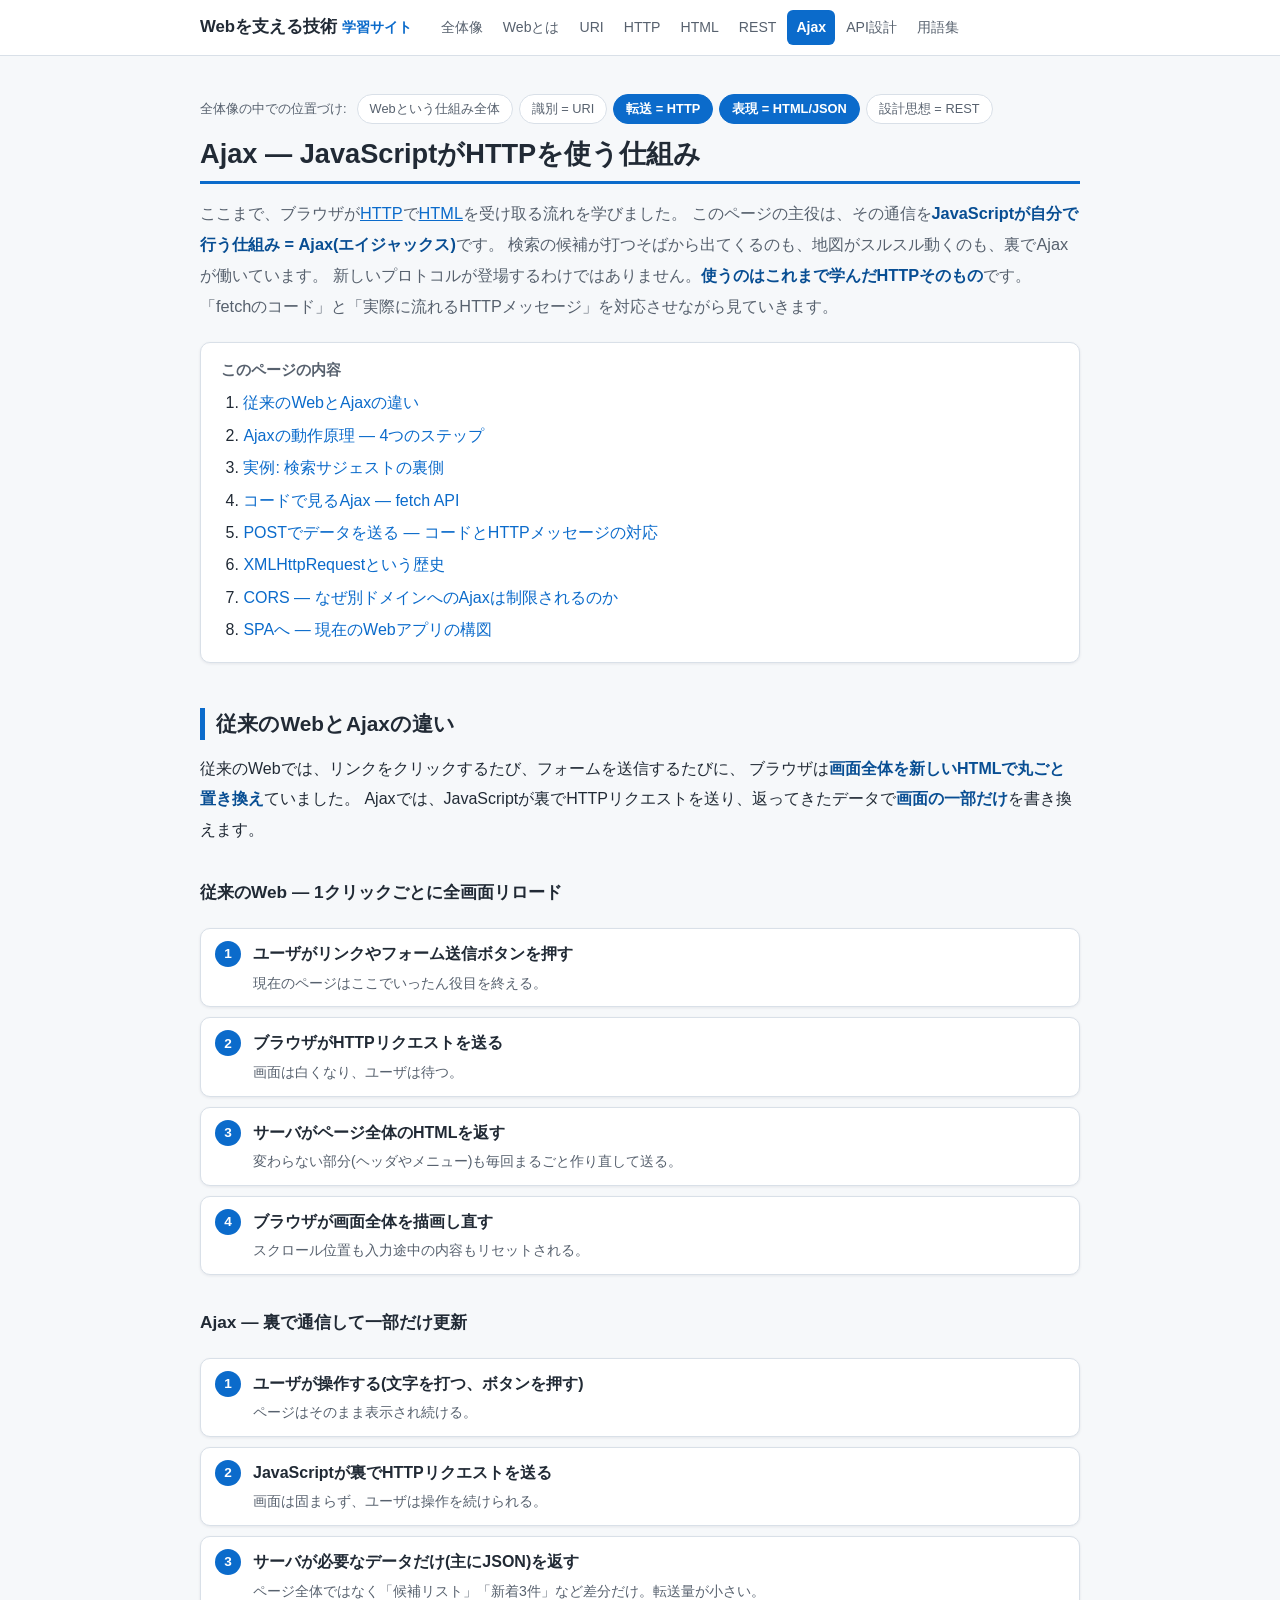
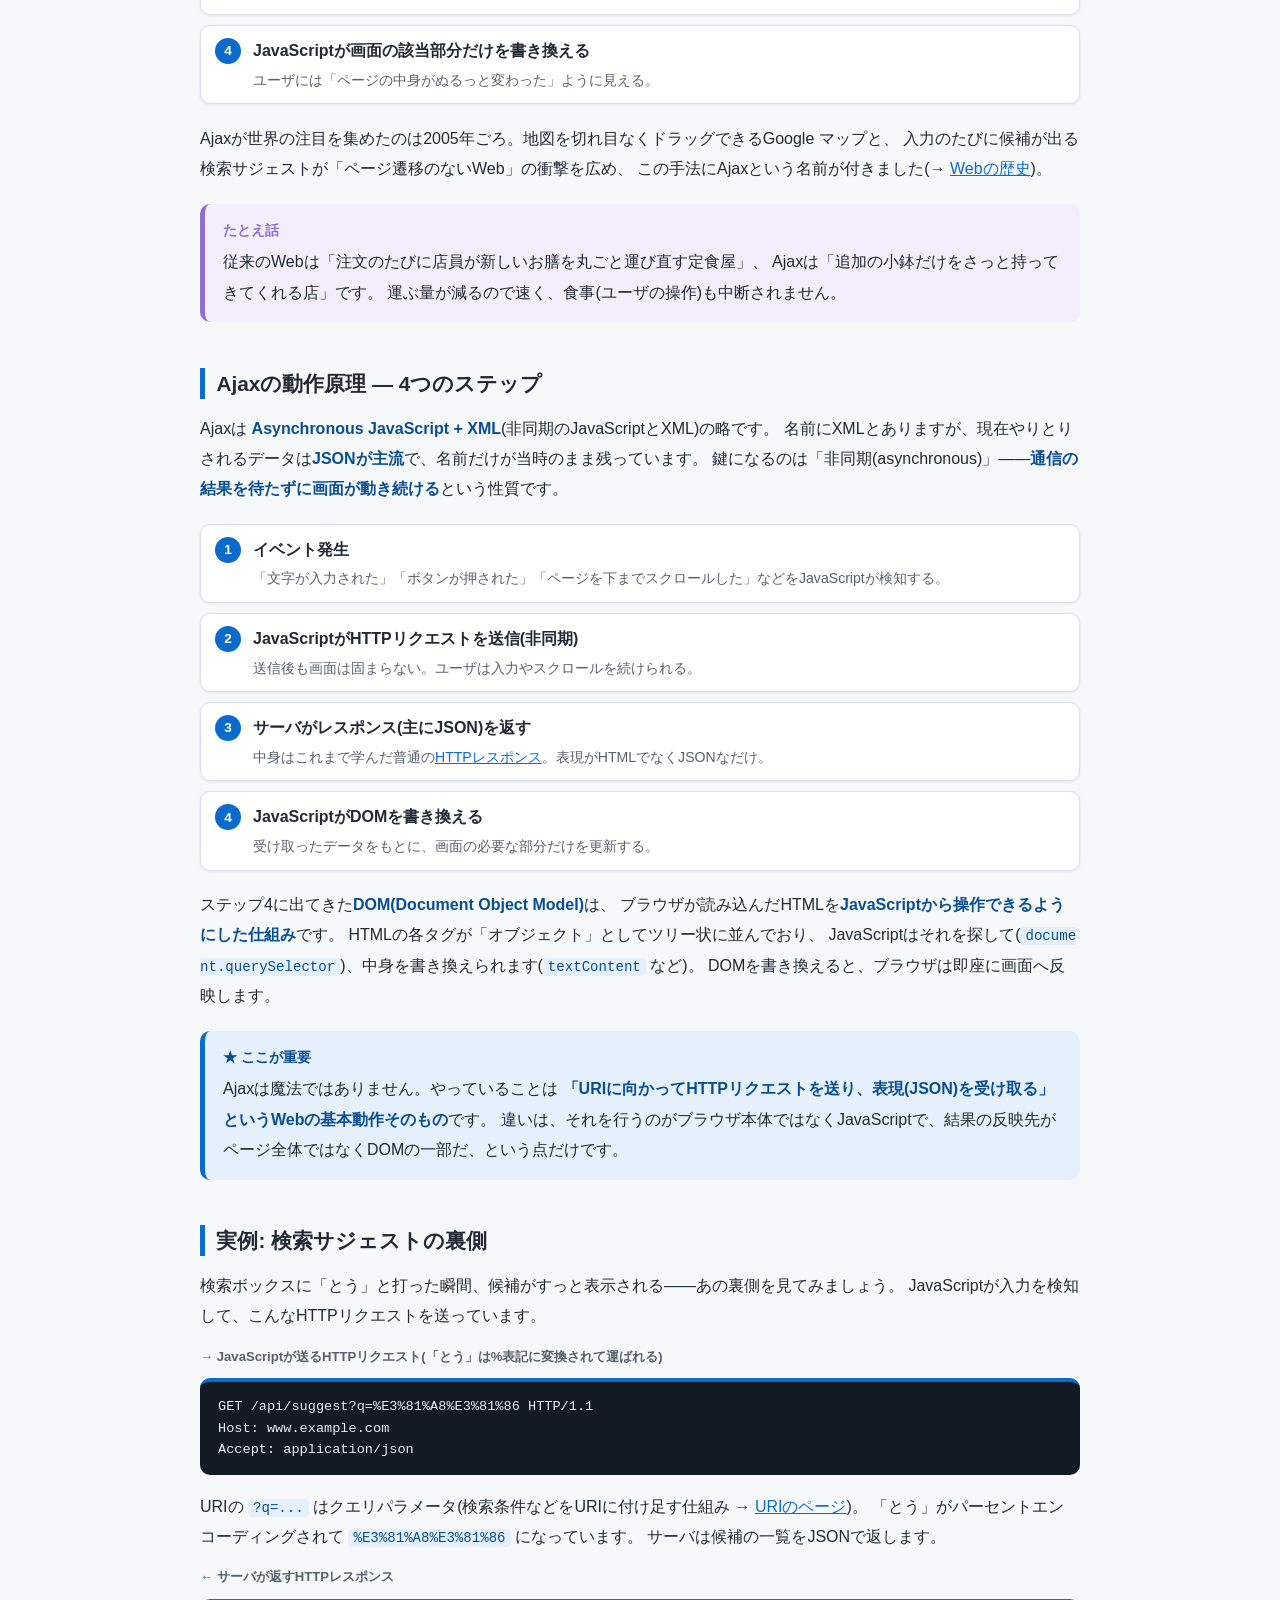
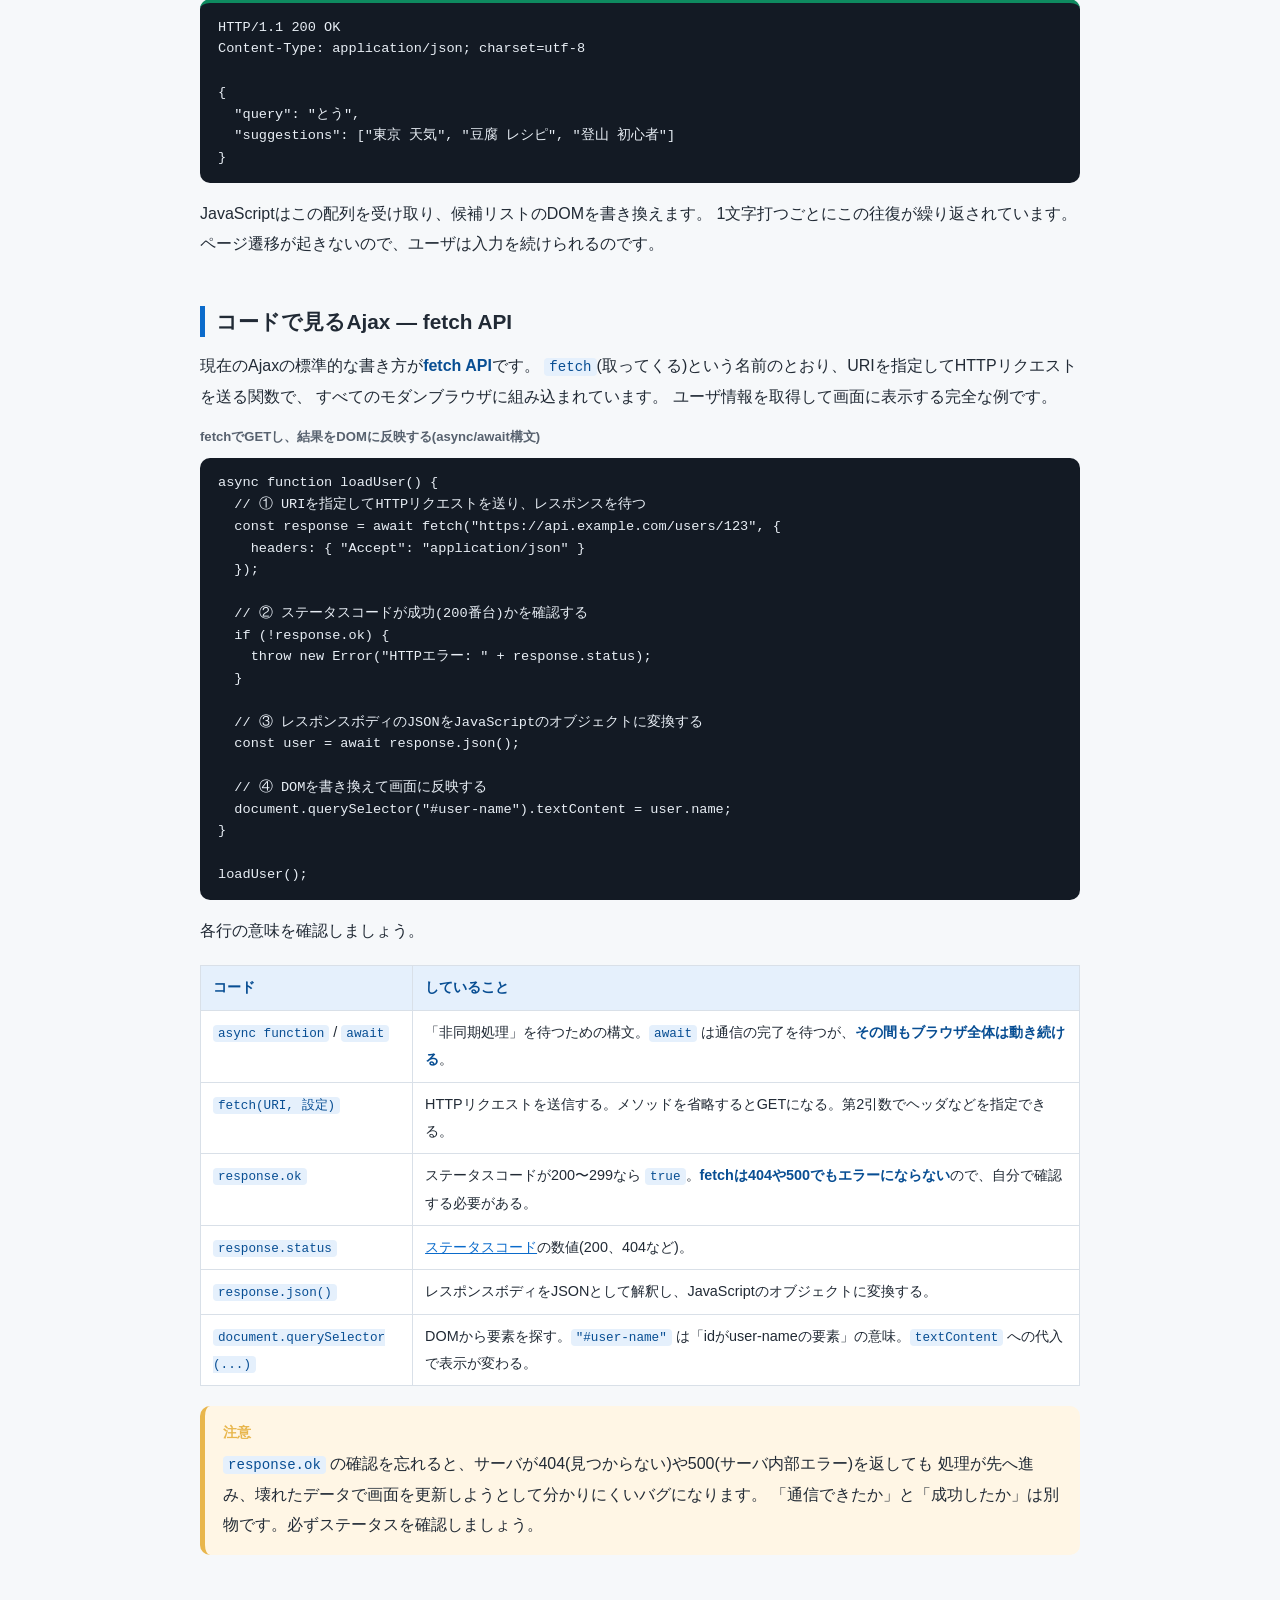
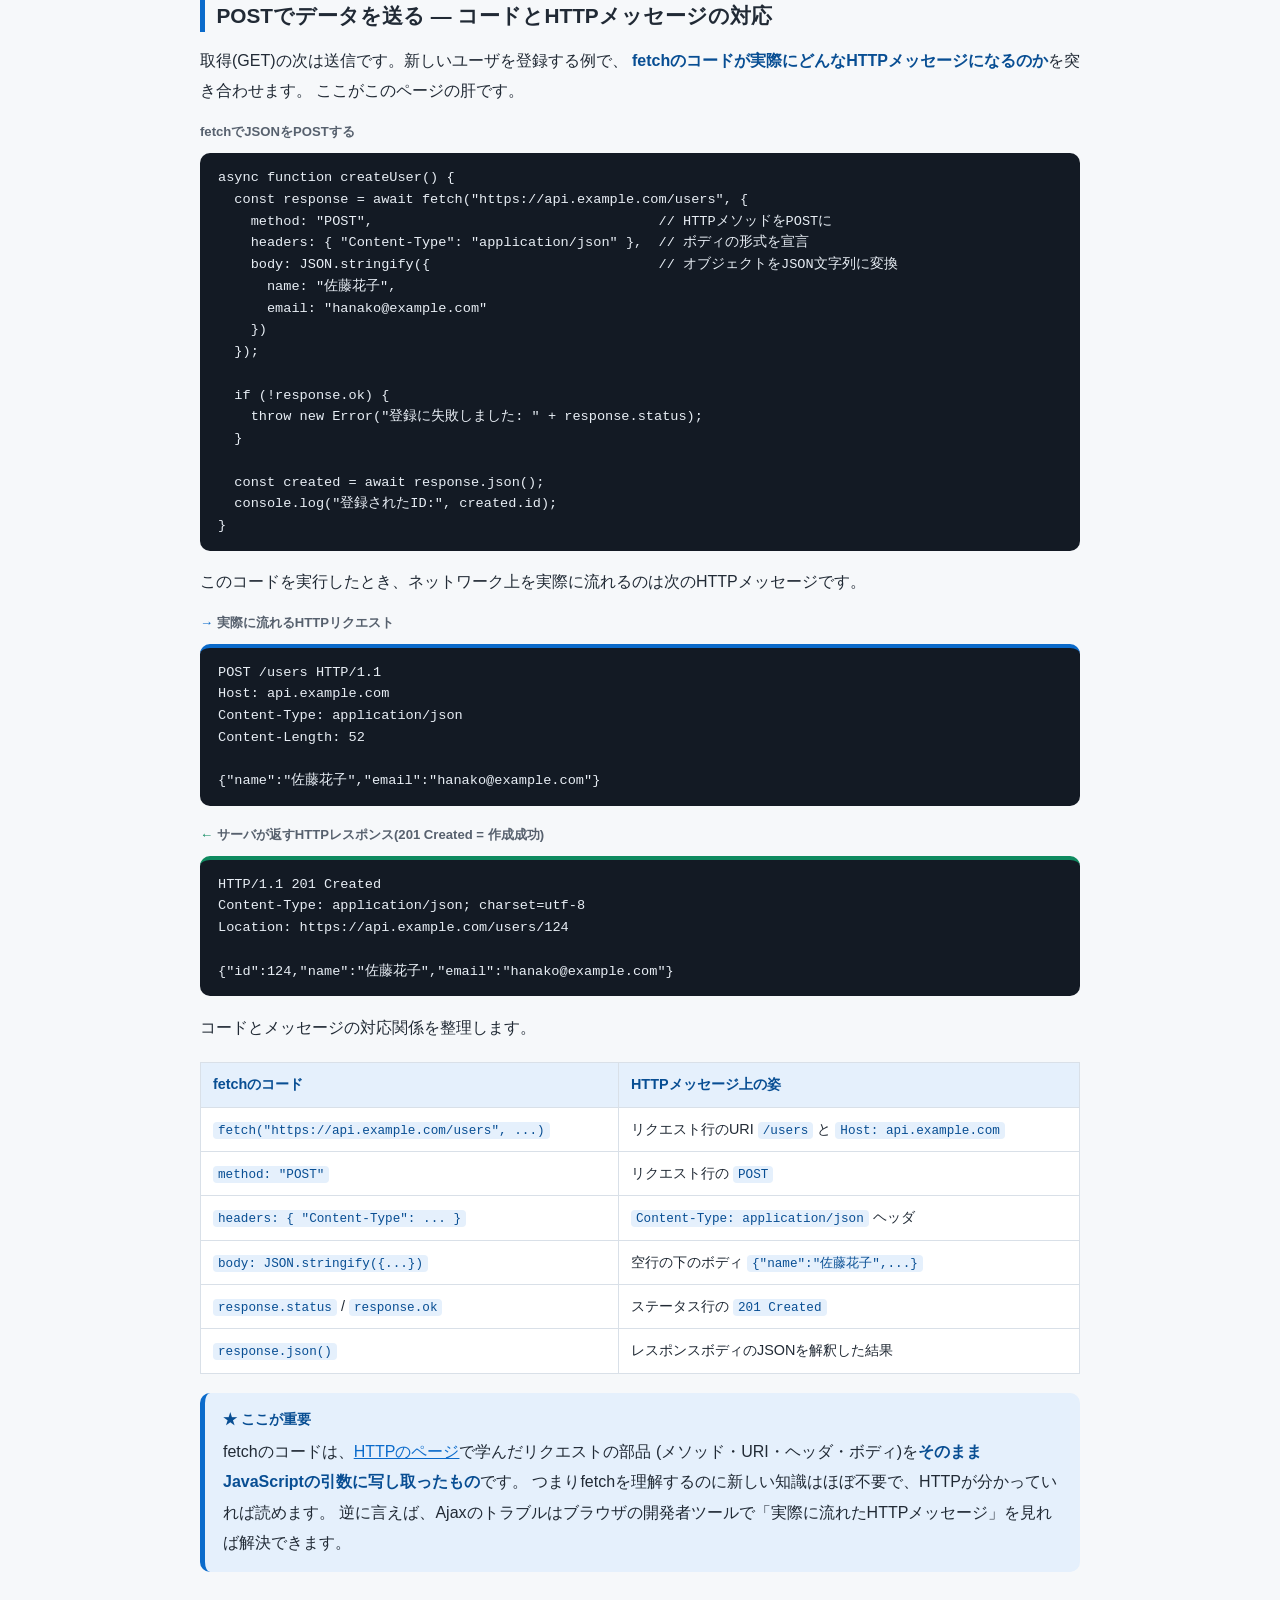
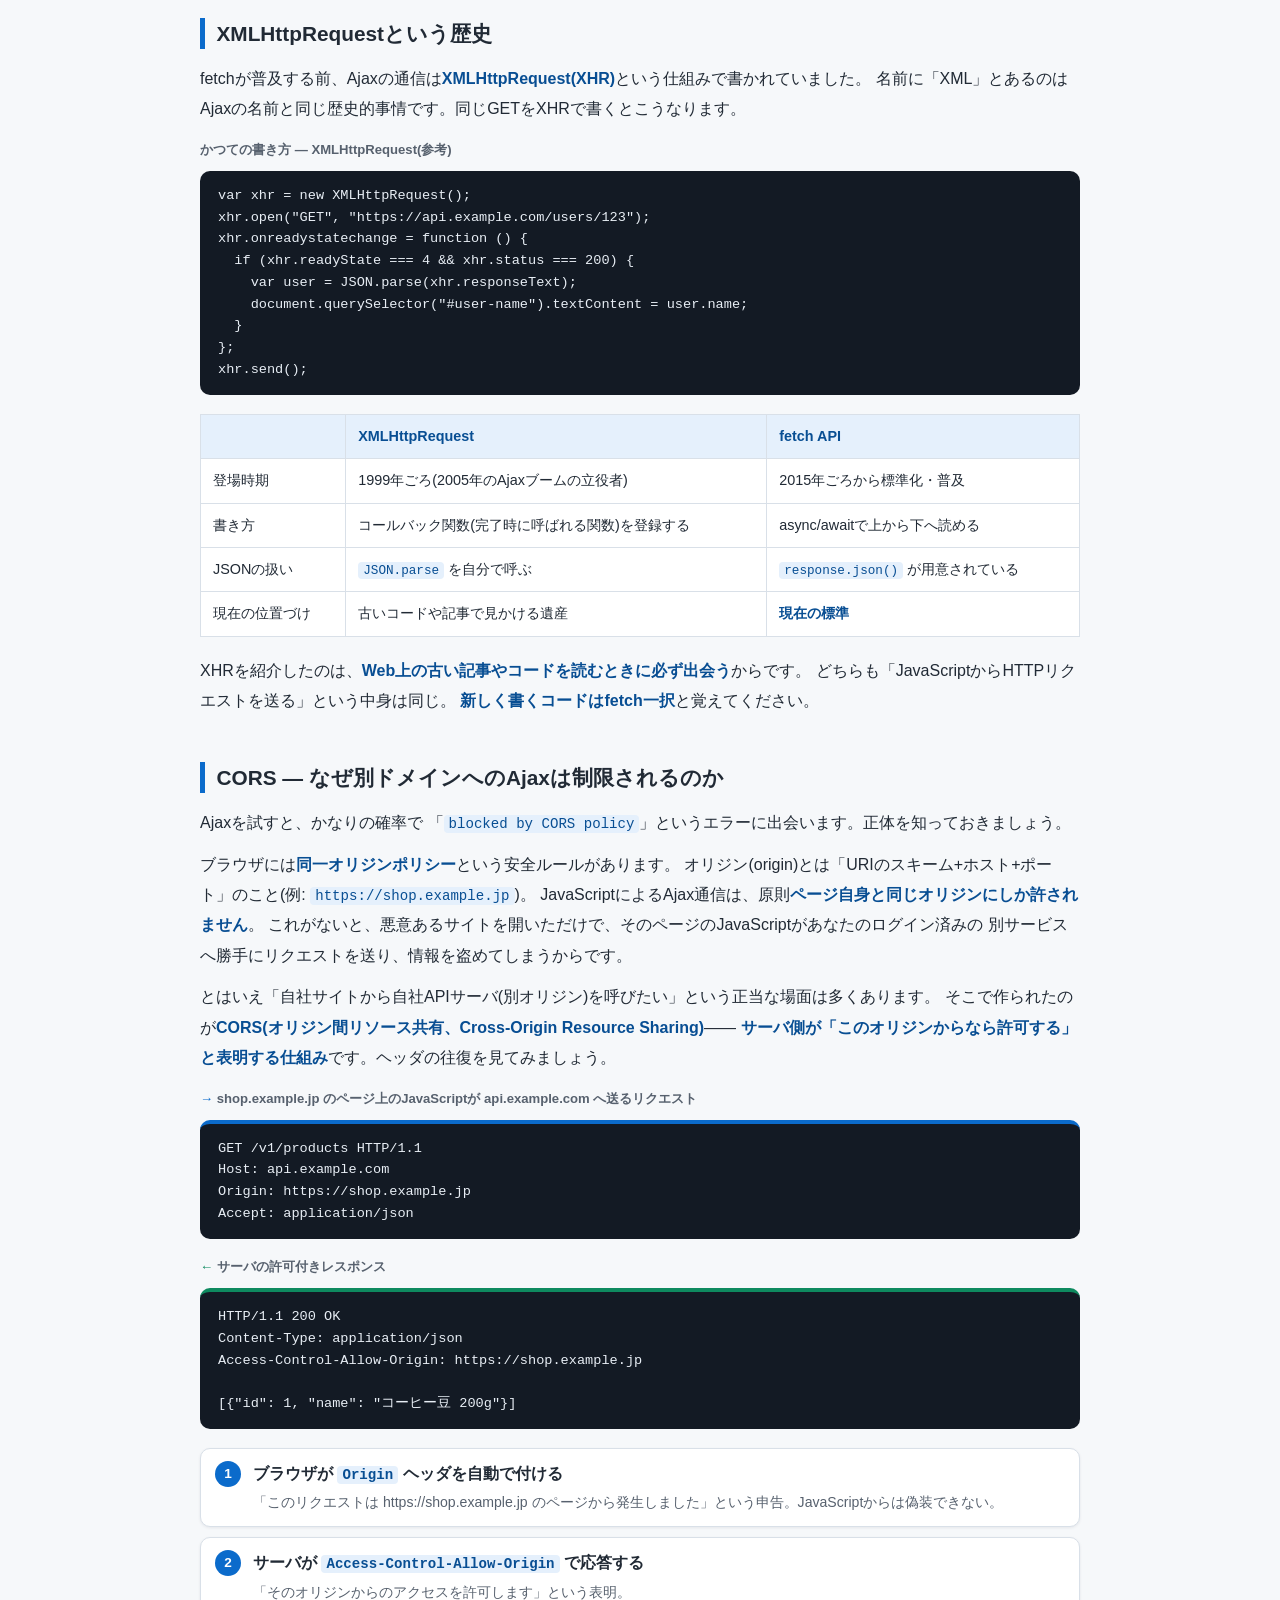
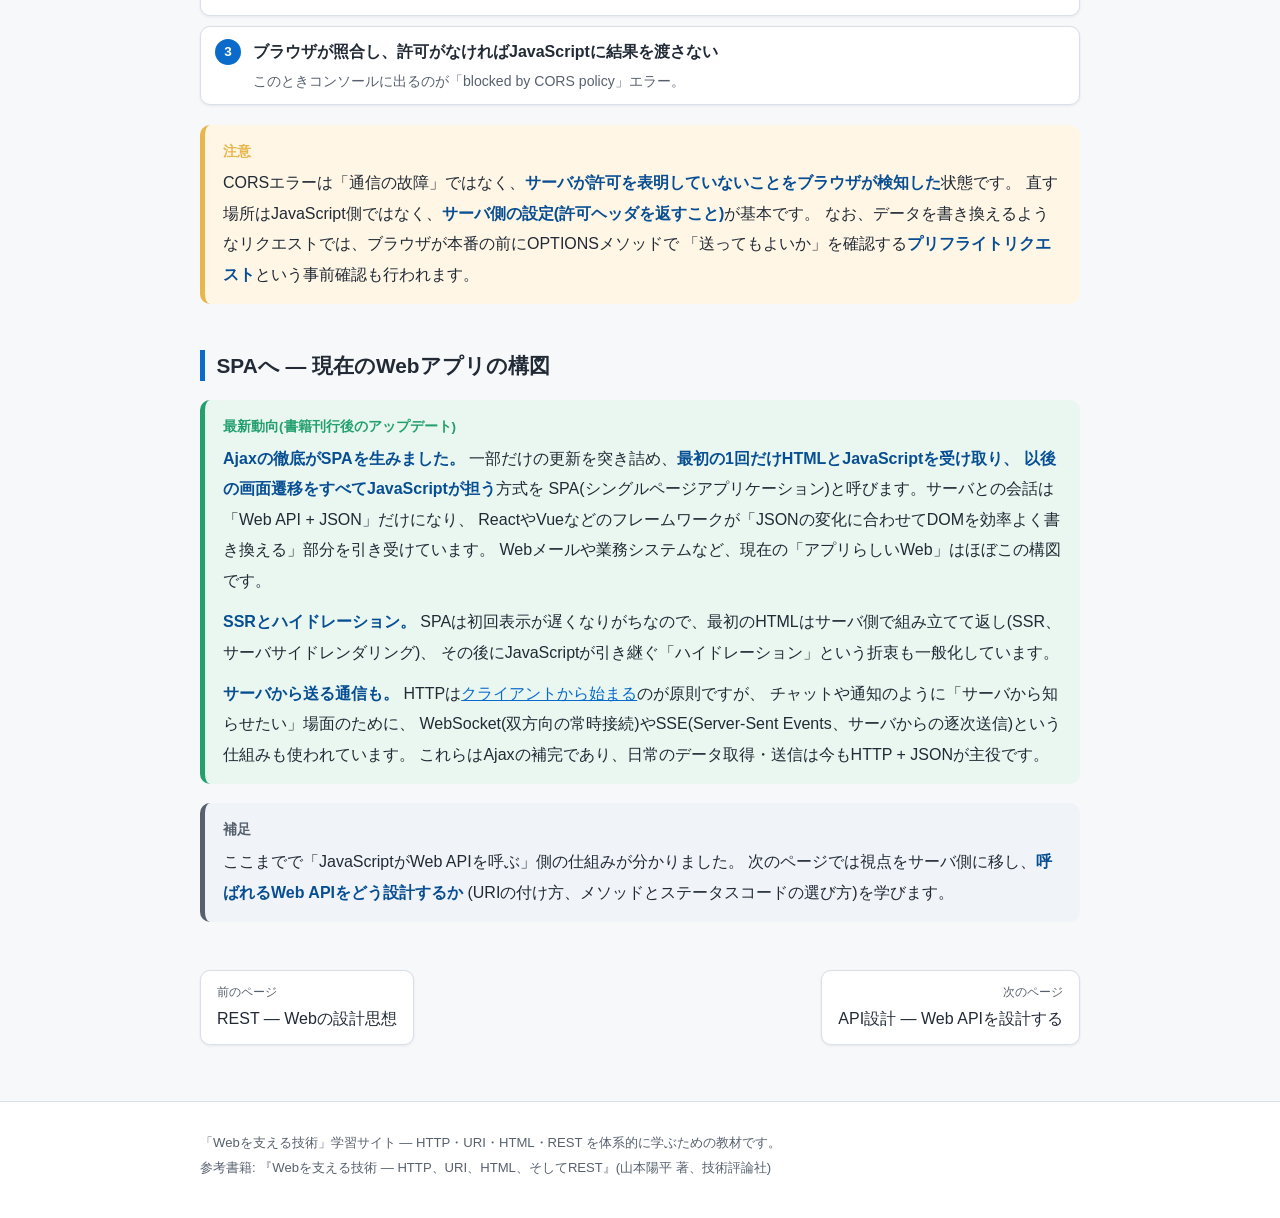
==== learning-site/ajax.html @ fb4f0626 "feat: add web technology learning site (HTTP/URI/HTML/REST) Static learning site for IT beginners ba" ====
<!DOCTYPE html>
<html lang="ja">
<head>
<meta charset="UTF-8">
<meta name="viewport" content="width=device-width, initial-scale=1.0">
<title>Ajax — JavaScriptがHTTPを使う仕組み | 「Webを支える技術」学習サイト</title>
<meta name="description" content="Ajaxの動作原理、fetch APIによるGET/POSTの実例、XMLHttpRequestの歴史、CORSまで、JavaScriptがHTTPを使う仕組みを初級者向けに解説します。">
<link rel="stylesheet" href="style.css">
</head>
<body>
<header class="site-header">
  <div class="container">
    <a class="site-title" href="index.html">Webを支える技術 <span>学習サイト</span></a>
    <nav class="site-nav">
      <a href="index.html">全体像</a>
      <a href="web.html">Webとは</a>
      <a href="uri.html">URI</a>
      <a href="http.html">HTTP</a>
      <a href="html.html">HTML</a>
      <a href="rest.html">REST</a>
      <a href="ajax.html" aria-current="page">Ajax</a>
      <a href="api-design.html">API設計</a>
      <a href="glossary.html">用語集</a>
    </nav>
  </div>
</header>

<main class="container">

<div class="mini-map">
  <span class="mm-label">全体像の中での位置づけ:</span>
  <span class="mm-item">Webという仕組み全体</span>
  <span class="mm-item">識別 = URI</span>
  <span class="mm-item hl">転送 = HTTP</span>
  <span class="mm-item hl">表現 = HTML/JSON</span>
  <span class="mm-item">設計思想 = REST</span>
</div>

<h1>Ajax — JavaScriptがHTTPを使う仕組み</h1>

<p class="lead">
ここまで、ブラウザが<a href="http.html">HTTP</a>で<a href="html.html">HTML</a>を受け取る流れを学びました。
このページの主役は、その通信を<strong>JavaScriptが自分で行う仕組み = Ajax(エイジャックス)</strong>です。
検索の候補が打つそばから出てくるのも、地図がスルスル動くのも、裏でAjaxが働いています。
新しいプロトコルが登場するわけではありません。<strong>使うのはこれまで学んだHTTPそのもの</strong>です。
「fetchのコード」と「実際に流れるHTTPメッセージ」を対応させながら見ていきます。
</p>

<div class="toc">
  <p class="toc-title">このページの内容</p>
  <ol>
    <li><a href="#traditional-vs-ajax">従来のWebとAjaxの違い</a></li>
    <li><a href="#how-it-works">Ajaxの動作原理 — 4つのステップ</a></li>
    <li><a href="#suggest-example">実例: 検索サジェストの裏側</a></li>
    <li><a href="#fetch">コードで見るAjax — fetch API</a></li>
    <li><a href="#post-json">POSTでデータを送る — コードとHTTPメッセージの対応</a></li>
    <li><a href="#xhr">XMLHttpRequestという歴史</a></li>
    <li><a href="#cors">CORS — なぜ別ドメインへのAjaxは制限されるのか</a></li>
    <li><a href="#modern-spa">SPAへ — 現在のWebアプリの構図</a></li>
  </ol>
</div>

<section id="traditional-vs-ajax">
<h2>従来のWebとAjaxの違い</h2>

<p>
従来のWebでは、リンクをクリックするたび、フォームを送信するたびに、
ブラウザは<strong>画面全体を新しいHTMLで丸ごと置き換え</strong>ていました。
Ajaxでは、JavaScriptが裏でHTTPリクエストを送り、返ってきたデータで<strong>画面の一部だけ</strong>を書き換えます。
</p>

<h3>従来のWeb — 1クリックごとに全画面リロード</h3>
<ol class="flow">
  <li><span class="flow-title">ユーザがリンクやフォーム送信ボタンを押す</span>
    <span class="flow-desc">現在のページはここでいったん役目を終える。</span></li>
  <li><span class="flow-title">ブラウザがHTTPリクエストを送る</span>
    <span class="flow-desc">画面は白くなり、ユーザは待つ。</span></li>
  <li><span class="flow-title">サーバがページ全体のHTMLを返す</span>
    <span class="flow-desc">変わらない部分(ヘッダやメニュー)も毎回まるごと作り直して送る。</span></li>
  <li><span class="flow-title">ブラウザが画面全体を描画し直す</span>
    <span class="flow-desc">スクロール位置も入力途中の内容もリセットされる。</span></li>
</ol>

<h3>Ajax — 裏で通信して一部だけ更新</h3>
<ol class="flow">
  <li><span class="flow-title">ユーザが操作する(文字を打つ、ボタンを押す)</span>
    <span class="flow-desc">ページはそのまま表示され続ける。</span></li>
  <li><span class="flow-title">JavaScriptが裏でHTTPリクエストを送る</span>
    <span class="flow-desc">画面は固まらず、ユーザは操作を続けられる。</span></li>
  <li><span class="flow-title">サーバが必要なデータだけ(主にJSON)を返す</span>
    <span class="flow-desc">ページ全体ではなく「候補リスト」「新着3件」など差分だけ。転送量が小さい。</span></li>
  <li><span class="flow-title">JavaScriptが画面の該当部分だけを書き換える</span>
    <span class="flow-desc">ユーザには「ページの中身がぬるっと変わった」ように見える。</span></li>
</ol>

<p>
Ajaxが世界の注目を集めたのは2005年ごろ。地図を切れ目なくドラッグできるGoogle マップと、
入力のたびに候補が出る検索サジェストが「ページ遷移のないWeb」の衝撃を広め、
この手法にAjaxという名前が付きました(→ <a href="web.html#history">Webの歴史</a>)。
</p>

<div class="analogy">
<p>従来のWebは「注文のたびに店員が新しいお膳を丸ごと運び直す定食屋」、
Ajaxは「追加の小鉢だけをさっと持ってきてくれる店」です。
運ぶ量が減るので速く、食事(ユーザの操作)も中断されません。</p>
</div>
</section>

<section id="how-it-works">
<h2>Ajaxの動作原理 — 4つのステップ</h2>

<p>
Ajaxは <strong>Asynchronous JavaScript + XML</strong>(非同期のJavaScriptとXML)の略です。
名前にXMLとありますが、現在やりとりされるデータは<strong>JSONが主流</strong>で、名前だけが当時のまま残っています。
鍵になるのは「非同期(asynchronous)」——<strong>通信の結果を待たずに画面が動き続ける</strong>という性質です。
</p>

<ol class="flow">
  <li><span class="flow-title">イベント発生</span>
    <span class="flow-desc">「文字が入力された」「ボタンが押された」「ページを下までスクロールした」などをJavaScriptが検知する。</span></li>
  <li><span class="flow-title">JavaScriptがHTTPリクエストを送信(非同期)</span>
    <span class="flow-desc">送信後も画面は固まらない。ユーザは入力やスクロールを続けられる。</span></li>
  <li><span class="flow-title">サーバがレスポンス(主にJSON)を返す</span>
    <span class="flow-desc">中身はこれまで学んだ普通の<a href="http.html">HTTPレスポンス</a>。表現がHTMLでなくJSONなだけ。</span></li>
  <li><span class="flow-title">JavaScriptがDOMを書き換える</span>
    <span class="flow-desc">受け取ったデータをもとに、画面の必要な部分だけを更新する。</span></li>
</ol>

<p>
ステップ4に出てきた<strong>DOM(Document Object Model)</strong>は、
ブラウザが読み込んだHTMLを<strong>JavaScriptから操作できるようにした仕組み</strong>です。
HTMLの各タグが「オブジェクト」としてツリー状に並んでおり、
JavaScriptはそれを探して(<code>document.querySelector</code>)、中身を書き換えられます(<code>textContent</code> など)。
DOMを書き換えると、ブラウザは即座に画面へ反映します。
</p>

<div class="point">
<p>Ajaxは魔法ではありません。やっていることは
<strong>「URIに向かってHTTPリクエストを送り、表現(JSON)を受け取る」というWebの基本動作そのもの</strong>です。
違いは、それを行うのがブラウザ本体ではなくJavaScriptで、結果の反映先がページ全体ではなくDOMの一部だ、という点だけです。</p>
</div>
</section>

<section id="suggest-example">
<h2>実例: 検索サジェストの裏側</h2>

<p>
検索ボックスに「とう」と打った瞬間、候補がすっと表示される——あの裏側を見てみましょう。
JavaScriptが入力を検知して、こんなHTTPリクエストを送っています。
</p>

<p class="code-caption req">JavaScriptが送るHTTPリクエスト(「とう」は%表記に変換されて運ばれる)</p>
<pre class="req"><code>GET /api/suggest?q=%E3%81%A8%E3%81%86 HTTP/1.1
Host: www.example.com
Accept: application/json</code></pre>

<p>
URIの <code>?q=...</code> はクエリパラメータ(検索条件などをURIに付け足す仕組み → <a href="uri.html">URIのページ</a>)。
「とう」がパーセントエンコーディングされて <code>%E3%81%A8%E3%81%86</code> になっています。
サーバは候補の一覧をJSONで返します。
</p>

<p class="code-caption res">サーバが返すHTTPレスポンス</p>
<pre class="res"><code>HTTP/1.1 200 OK
Content-Type: application/json; charset=utf-8

{
  "query": "とう",
  "suggestions": ["東京 天気", "豆腐 レシピ", "登山 初心者"]
}</code></pre>

<p>
JavaScriptはこの配列を受け取り、候補リストのDOMを書き換えます。
1文字打つごとにこの往復が繰り返されています。ページ遷移が起きないので、ユーザは入力を続けられるのです。
</p>
</section>

<section id="fetch">
<h2>コードで見るAjax — fetch API</h2>

<p>
現在のAjaxの標準的な書き方が<strong>fetch API</strong>です。
<code>fetch</code>(取ってくる)という名前のとおり、URIを指定してHTTPリクエストを送る関数で、
すべてのモダンブラウザに組み込まれています。
ユーザ情報を取得して画面に表示する完全な例です。
</p>

<p class="code-caption">fetchでGETし、結果をDOMに反映する(async/await構文)</p>
<pre><code>async function loadUser() {
  // ① URIを指定してHTTPリクエストを送り、レスポンスを待つ
  const response = await fetch("https://api.example.com/users/123", {
    headers: { "Accept": "application/json" }
  });

  // ② ステータスコードが成功(200番台)かを確認する
  if (!response.ok) {
    throw new Error("HTTPエラー: " + response.status);
  }

  // ③ レスポンスボディのJSONをJavaScriptのオブジェクトに変換する
  const user = await response.json();

  // ④ DOMを書き換えて画面に反映する
  document.querySelector("#user-name").textContent = user.name;
}

loadUser();</code></pre>

<p>各行の意味を確認しましょう。</p>

<div class="table-scroll">
<table>
  <thead>
    <tr><th>コード</th><th>していること</th></tr>
  </thead>
  <tbody>
    <tr>
      <td><code>async function</code> / <code>await</code></td>
      <td>「非同期処理」を待つための構文。<code>await</code> は通信の完了を待つが、<strong>その間もブラウザ全体は動き続ける</strong>。</td>
    </tr>
    <tr>
      <td><code>fetch(URI, 設定)</code></td>
      <td>HTTPリクエストを送信する。メソッドを省略するとGETになる。第2引数でヘッダなどを指定できる。</td>
    </tr>
    <tr>
      <td><code>response.ok</code></td>
      <td>ステータスコードが200〜299なら <code>true</code>。<strong>fetchは404や500でもエラーにならない</strong>ので、自分で確認する必要がある。</td>
    </tr>
    <tr>
      <td><code>response.status</code></td>
      <td><a href="http.html">ステータスコード</a>の数値(200、404など)。</td>
    </tr>
    <tr>
      <td><code>response.json()</code></td>
      <td>レスポンスボディをJSONとして解釈し、JavaScriptのオブジェクトに変換する。</td>
    </tr>
    <tr>
      <td><code>document.querySelector(...)</code></td>
      <td>DOMから要素を探す。<code>"#user-name"</code> は「idがuser-nameの要素」の意味。<code>textContent</code> への代入で表示が変わる。</td>
    </tr>
  </tbody>
</table>
</div>

<div class="warn">
<p><code>response.ok</code> の確認を忘れると、サーバが404(見つからない)や500(サーバ内部エラー)を返しても
処理が先へ進み、壊れたデータで画面を更新しようとして分かりにくいバグになります。
「通信できたか」と「成功したか」は別物です。必ずステータスを確認しましょう。</p>
</div>
</section>

<section id="post-json">
<h2>POSTでデータを送る — コードとHTTPメッセージの対応</h2>

<p>
取得(GET)の次は送信です。新しいユーザを登録する例で、
<strong>fetchのコードが実際にどんなHTTPメッセージになるのか</strong>を突き合わせます。
ここがこのページの肝です。
</p>

<p class="code-caption">fetchでJSONをPOSTする</p>
<pre><code>async function createUser() {
  const response = await fetch("https://api.example.com/users", {
    method: "POST",                                   // HTTPメソッドをPOSTに
    headers: { "Content-Type": "application/json" },  // ボディの形式を宣言
    body: JSON.stringify({                            // オブジェクトをJSON文字列に変換
      name: "佐藤花子",
      email: "hanako@example.com"
    })
  });

  if (!response.ok) {
    throw new Error("登録に失敗しました: " + response.status);
  }

  const created = await response.json();
  console.log("登録されたID:", created.id);
}</code></pre>

<p>このコードを実行したとき、ネットワーク上を実際に流れるのは次のHTTPメッセージです。</p>

<p class="code-caption req">実際に流れるHTTPリクエスト</p>
<pre class="req"><code>POST /users HTTP/1.1
Host: api.example.com
Content-Type: application/json
Content-Length: 52

{"name":"佐藤花子","email":"hanako@example.com"}</code></pre>

<p class="code-caption res">サーバが返すHTTPレスポンス(201 Created = 作成成功)</p>
<pre class="res"><code>HTTP/1.1 201 Created
Content-Type: application/json; charset=utf-8
Location: https://api.example.com/users/124

{"id":124,"name":"佐藤花子","email":"hanako@example.com"}</code></pre>

<p>コードとメッセージの対応関係を整理します。</p>

<div class="table-scroll">
<table>
  <thead>
    <tr><th>fetchのコード</th><th>HTTPメッセージ上の姿</th></tr>
  </thead>
  <tbody>
    <tr>
      <td><code>fetch("https://api.example.com/users", ...)</code></td>
      <td>リクエスト行のURI <code>/users</code> と <code>Host: api.example.com</code></td>
    </tr>
    <tr>
      <td><code>method: "POST"</code></td>
      <td>リクエスト行の <code>POST</code></td>
    </tr>
    <tr>
      <td><code>headers: { "Content-Type": ... }</code></td>
      <td><code>Content-Type: application/json</code> ヘッダ</td>
    </tr>
    <tr>
      <td><code>body: JSON.stringify({...})</code></td>
      <td>空行の下のボディ <code>{"name":"佐藤花子",...}</code></td>
    </tr>
    <tr>
      <td><code>response.status</code> / <code>response.ok</code></td>
      <td>ステータス行の <code>201 Created</code></td>
    </tr>
    <tr>
      <td><code>response.json()</code></td>
      <td>レスポンスボディのJSONを解釈した結果</td>
    </tr>
  </tbody>
</table>
</div>

<div class="point">
<p>fetchのコードは、<a href="http.html">HTTPのページ</a>で学んだリクエストの部品
(メソッド・URI・ヘッダ・ボディ)を<strong>そのままJavaScriptの引数に写し取ったもの</strong>です。
つまりfetchを理解するのに新しい知識はほぼ不要で、HTTPが分かっていれば読めます。
逆に言えば、Ajaxのトラブルはブラウザの開発者ツールで「実際に流れたHTTPメッセージ」を見れば解決できます。</p>
</div>
</section>

<section id="xhr">
<h2>XMLHttpRequestという歴史</h2>

<p>
fetchが普及する前、Ajaxの通信は<strong>XMLHttpRequest(XHR)</strong>という仕組みで書かれていました。
名前に「XML」とあるのはAjaxの名前と同じ歴史的事情です。同じGETをXHRで書くとこうなります。
</p>

<p class="code-caption">かつての書き方 — XMLHttpRequest(参考)</p>
<pre><code>var xhr = new XMLHttpRequest();
xhr.open("GET", "https://api.example.com/users/123");
xhr.onreadystatechange = function () {
  if (xhr.readyState === 4 &amp;&amp; xhr.status === 200) {
    var user = JSON.parse(xhr.responseText);
    document.querySelector("#user-name").textContent = user.name;
  }
};
xhr.send();</code></pre>

<div class="table-scroll">
<table>
  <thead>
    <tr><th></th><th>XMLHttpRequest</th><th>fetch API</th></tr>
  </thead>
  <tbody>
    <tr>
      <td>登場時期</td>
      <td>1999年ごろ(2005年のAjaxブームの立役者)</td>
      <td>2015年ごろから標準化・普及</td>
    </tr>
    <tr>
      <td>書き方</td>
      <td>コールバック関数(完了時に呼ばれる関数)を登録する</td>
      <td>async/awaitで上から下へ読める</td>
    </tr>
    <tr>
      <td>JSONの扱い</td>
      <td><code>JSON.parse</code> を自分で呼ぶ</td>
      <td><code>response.json()</code> が用意されている</td>
    </tr>
    <tr>
      <td>現在の位置づけ</td>
      <td>古いコードや記事で見かける遺産</td>
      <td><strong>現在の標準</strong></td>
    </tr>
  </tbody>
</table>
</div>

<p>
XHRを紹介したのは、<strong>Web上の古い記事やコードを読むときに必ず出会う</strong>からです。
どちらも「JavaScriptからHTTPリクエストを送る」という中身は同じ。
<strong>新しく書くコードはfetch一択</strong>と覚えてください。
</p>
</section>

<section id="cors">
<h2>CORS — なぜ別ドメインへのAjaxは制限されるのか</h2>

<p>
Ajaxを試すと、かなりの確率で
「<code>blocked by CORS policy</code>」というエラーに出会います。正体を知っておきましょう。
</p>

<p>
ブラウザには<strong>同一オリジンポリシー</strong>という安全ルールがあります。
オリジン(origin)とは「URIのスキーム+ホスト+ポート」のこと(例: <code>https://shop.example.jp</code>)。
JavaScriptによるAjax通信は、原則<strong>ページ自身と同じオリジンにしか許されません</strong>。
これがないと、悪意あるサイトを開いただけで、そのページのJavaScriptがあなたのログイン済みの
別サービスへ勝手にリクエストを送り、情報を盗めてしまうからです。
</p>

<p>
とはいえ「自社サイトから自社APIサーバ(別オリジン)を呼びたい」という正当な場面は多くあります。
そこで作られたのが<strong>CORS(オリジン間リソース共有、Cross-Origin Resource Sharing)</strong>——
<strong>サーバ側が「このオリジンからなら許可する」と表明する仕組み</strong>です。ヘッダの往復を見てみましょう。
</p>

<p class="code-caption req">shop.example.jp のページ上のJavaScriptが api.example.com へ送るリクエスト</p>
<pre class="req"><code>GET /v1/products HTTP/1.1
Host: api.example.com
Origin: https://shop.example.jp
Accept: application/json</code></pre>

<p class="code-caption res">サーバの許可付きレスポンス</p>
<pre class="res"><code>HTTP/1.1 200 OK
Content-Type: application/json
Access-Control-Allow-Origin: https://shop.example.jp

[{"id": 1, "name": "コーヒー豆 200g"}]</code></pre>

<ol class="flow">
  <li><span class="flow-title">ブラウザが <code>Origin</code> ヘッダを自動で付ける</span>
    <span class="flow-desc">「このリクエストは https://shop.example.jp のページから発生しました」という申告。JavaScriptからは偽装できない。</span></li>
  <li><span class="flow-title">サーバが <code>Access-Control-Allow-Origin</code> で応答する</span>
    <span class="flow-desc">「そのオリジンからのアクセスを許可します」という表明。</span></li>
  <li><span class="flow-title">ブラウザが照合し、許可がなければJavaScriptに結果を渡さない</span>
    <span class="flow-desc">このときコンソールに出るのが「blocked by CORS policy」エラー。</span></li>
</ol>

<div class="warn">
<p>CORSエラーは「通信の故障」ではなく、<strong>サーバが許可を表明していないことをブラウザが検知した</strong>状態です。
直す場所はJavaScript側ではなく、<strong>サーバ側の設定(許可ヘッダを返すこと)</strong>が基本です。
なお、データを書き換えるようなリクエストでは、ブラウザが本番の前にOPTIONSメソッドで
「送ってもよいか」を確認する<strong>プリフライトリクエスト</strong>という事前確認も行われます。</p>
</div>
</section>

<section id="modern-spa">
<h2>SPAへ — 現在のWebアプリの構図</h2>

<div class="modern">
<p><strong>Ajaxの徹底がSPAを生みました。</strong>
一部だけの更新を突き詰め、<strong>最初の1回だけHTMLとJavaScriptを受け取り、
以後の画面遷移をすべてJavaScriptが担う</strong>方式を
SPA(シングルページアプリケーション)と呼びます。サーバとの会話は「Web API + JSON」だけになり、
ReactやVueなどのフレームワークが「JSONの変化に合わせてDOMを効率よく書き換える」部分を引き受けています。
Webメールや業務システムなど、現在の「アプリらしいWeb」はほぼこの構図です。</p>
<p><strong>SSRとハイドレーション。</strong>
SPAは初回表示が遅くなりがちなので、最初のHTMLはサーバ側で組み立てて返し(SSR、サーバサイドレンダリング)、
その後にJavaScriptが引き継ぐ「ハイドレーション」という折衷も一般化しています。</p>
<p><strong>サーバから送る通信も。</strong>
HTTPは<a href="web.html#distributed">クライアントから始まる</a>のが原則ですが、
チャットや通知のように「サーバから知らせたい」場面のために、
WebSocket(双方向の常時接続)やSSE(Server-Sent Events、サーバからの逐次送信)という仕組みも使われています。
これらはAjaxの補完であり、日常のデータ取得・送信は今もHTTP + JSONが主役です。</p>
</div>

<div class="note">
<p>ここまでで「JavaScriptがWeb APIを呼ぶ」側の仕組みが分かりました。
次のページでは視点をサーバ側に移し、<strong>呼ばれるWeb APIをどう設計するか</strong>
(URIの付け方、メソッドとステータスコードの選び方)を学びます。</p>
</div>
</section>

<nav class="page-nav">
  <a class="prev" href="rest.html"><span class="nav-dir">前のページ</span>REST — Webの設計思想</a>
  <a class="next" href="api-design.html"><span class="nav-dir">次のページ</span>API設計 — Web APIを設計する</a>
</nav>

</main>

<footer class="site-footer">
  <div class="container">
    <p>「Webを支える技術」学習サイト — HTTP・URI・HTML・REST を体系的に学ぶための教材です。<br>
    参考書籍: 『Webを支える技術 — HTTP、URI、HTML、そしてREST』(山本陽平 著、技術評論社)</p>
  </div>
</footer>
</body>
</html>
---- learning-site/style.css ----
/* ============================================================
   「Webを支える技術」学習サイト 共通スタイル
   ------------------------------------------------------------
   提供コンポーネント(クラス)一覧:
   - レイアウト: .container / .site-header / .site-nav / .site-footer / .page-nav
   - 本文: .lead / .toc / section / h1〜h3
   - 位置づけ: .mini-map (+ .mm-item / .mm-item.hl)
   - コラム: .point(重要) / .note(補足) / .analogy(たとえ話) / .modern(最新動向) / .warn(注意)
   - コード: pre / code / pre.req(リクエスト) / pre.res(レスポンス) / .code-caption / .http-pair
   - 図: .stack + .layer(+ .layer.hl / .layer.meta) / .flow / .cards + .card
   - 表: table (+ .table-scroll ラッパー)
   - 用語集: dl.term-list
   ============================================================ */

:root {
  --bg: #f6f8fa;
  --surface: #ffffff;
  --text: #212a35;
  --text-weak: #57616e;
  --border: #d9e0e8;
  --accent: #0b6bcb;
  --accent-strong: #084e93;
  --accent-weak: #e5f0fc;
  --req-color: #0b6bcb;
  --res-color: #0e8a5f;
  --code-bg: #131a24;
  --code-text: #e8eef5;
  --note-bg: #f0f4f8;
  --warn-bg: #fff6e5;
  --warn-border: #e8b64c;
  --analogy-bg: #f3eefb;
  --analogy-border: #8f6fd0;
  --modern-bg: #e9f7f0;
  --modern-border: #23a06e;
  --shadow: 0 1px 3px rgba(20, 30, 45, 0.08);
}

@media (prefers-color-scheme: dark) {
  :root {
    --bg: #10151c;
    --surface: #1a212b;
    --text: #e4eaf1;
    --text-weak: #9aa7b5;
    --border: #313c49;
    --accent: #5aa2e8;
    --accent-strong: #8cc0f2;
    --accent-weak: #1d3350;
    --req-color: #5aa2e8;
    --res-color: #4cc296;
    --code-bg: #0b0f15;
    --code-text: #dbe4ee;
    --note-bg: #202a36;
    --warn-bg: #33290f;
    --warn-border: #b98f2e;
    --analogy-bg: #261f38;
    --analogy-border: #9d82d8;
    --modern-bg: #12301f;
    --modern-border: #2f9d6e;
    --shadow: none;
  }
}

* { box-sizing: border-box; }

html { scroll-behavior: smooth; }

body {
  margin: 0;
  background: var(--bg);
  color: var(--text);
  font-family: "Hiragino Kaku Gothic ProN", "Hiragino Sans", "BIZ UDPGothic",
    Meiryo, "Noto Sans JP", "Yu Gothic", sans-serif;
  font-size: 16px;
  line-height: 1.9;
}

.container {
  max-width: 920px;
  margin: 0 auto;
  padding: 0 20px;
}

/* ---------- ヘッダとナビ ---------- */
.site-header {
  background: var(--surface);
  border-bottom: 1px solid var(--border);
  position: sticky;
  top: 0;
  z-index: 10;
}

.site-header .container {
  display: flex;
  flex-wrap: wrap;
  align-items: center;
  gap: 4px 20px;
  padding-top: 10px;
  padding-bottom: 10px;
}

.site-title {
  font-weight: 700;
  font-size: 1.05rem;
  color: var(--text);
  text-decoration: none;
  white-space: nowrap;
}

.site-title span {
  color: var(--accent);
  font-size: 0.85em;
}

.site-nav {
  display: flex;
  flex-wrap: wrap;
  gap: 2px;
}

.site-nav a {
  color: var(--text-weak);
  text-decoration: none;
  font-size: 0.88rem;
  padding: 4px 9px;
  border-radius: 6px;
}

.site-nav a:hover {
  background: var(--accent-weak);
  color: var(--accent-strong);
}

.site-nav a[aria-current="page"] {
  background: var(--accent);
  color: #fff;
  font-weight: 600;
}

/* ---------- 本文 ---------- */
main.container { padding-top: 28px; padding-bottom: 56px; }

h1 {
  font-size: 1.7rem;
  line-height: 1.4;
  margin: 0.4em 0 0.5em;
  border-bottom: 3px solid var(--accent);
  padding-bottom: 0.3em;
}

h2 {
  font-size: 1.3rem;
  line-height: 1.5;
  margin: 2.2em 0 0.7em;
  padding-left: 0.55em;
  border-left: 5px solid var(--accent);
}

h3 {
  font-size: 1.08rem;
  margin: 1.8em 0 0.5em;
}

a { color: var(--accent); }

p { margin: 0.7em 0; }

.lead {
  font-size: 1.02rem;
  color: var(--text-weak);
  margin-bottom: 1.2em;
}

strong { color: var(--accent-strong); }

/* 目次 */
.toc {
  background: var(--surface);
  border: 1px solid var(--border);
  border-radius: 10px;
  padding: 14px 20px;
  box-shadow: var(--shadow);
  margin: 1.2em 0 2em;
}

.toc-title {
  font-weight: 700;
  font-size: 0.92rem;
  color: var(--text-weak);
  margin: 0 0 4px;
}

.toc ol { margin: 0; padding-left: 1.4em; }
.toc li { margin: 2px 0; }
.toc a { text-decoration: none; }
.toc a:hover { text-decoration: underline; }

/* ---------- 位置づけミニマップ ---------- */
.mini-map {
  display: flex;
  flex-wrap: wrap;
  align-items: center;
  gap: 6px;
  margin: 0.8em 0 0.4em;
  font-size: 0.8rem;
}

.mini-map .mm-label {
  color: var(--text-weak);
  margin-right: 4px;
}

.mm-item {
  background: var(--surface);
  border: 1px solid var(--border);
  border-radius: 999px;
  padding: 2px 12px;
  color: var(--text-weak);
  white-space: nowrap;
}

.mm-item.hl {
  background: var(--accent);
  border-color: var(--accent);
  color: #fff;
  font-weight: 700;
}

/* ---------- コラム ---------- */
.point, .note, .analogy, .modern, .warn {
  border-radius: 10px;
  padding: 14px 18px;
  margin: 1.2em 0;
  border-left: 5px solid var(--accent);
}

.point::before, .note::before, .analogy::before, .modern::before, .warn::before {
  display: block;
  font-weight: 700;
  font-size: 0.85rem;
  margin-bottom: 4px;
}

.point {
  background: var(--accent-weak);
  border-left-color: var(--accent);
}
.point::before { content: "★ ここが重要"; color: var(--accent-strong); }

.note {
  background: var(--note-bg);
  border-left-color: var(--text-weak);
}
.note::before { content: "補足"; color: var(--text-weak); }

.analogy {
  background: var(--analogy-bg);
  border-left-color: var(--analogy-border);
}
.analogy::before { content: "たとえ話"; color: var(--analogy-border); }

.modern {
  background: var(--modern-bg);
  border-left-color: var(--modern-border);
}
.modern::before { content: "最新動向(書籍刊行後のアップデート)"; color: var(--modern-border); }

.warn {
  background: var(--warn-bg);
  border-left-color: var(--warn-border);
}
.warn::before { content: "注意"; color: var(--warn-border); }

.point > :first-child, .note > :first-child, .analogy > :first-child,
.modern > :first-child, .warn > :first-child { margin-top: 0; }
.point > :last-child, .note > :last-child, .analogy > :last-child,
.modern > :last-child, .warn > :last-child { margin-bottom: 0; }

/* ---------- コード ---------- */
code {
  font-family: "SFMono-Regular", Consolas, "BIZ UDGothic", Menlo, monospace;
  font-size: 0.88em;
  background: var(--accent-weak);
  color: var(--accent-strong);
  border-radius: 4px;
  padding: 1px 5px;
  word-break: break-all;
}

pre {
  background: var(--code-bg);
  color: var(--code-text);
  border-radius: 10px;
  padding: 14px 18px;
  overflow-x: auto;
  line-height: 1.6;
  font-size: 0.85rem;
  margin: 0.6em 0 1.2em;
}

pre code {
  background: none;
  color: inherit;
  padding: 0;
  font-size: 1em;
  word-break: normal;
}

pre.req { border-top: 4px solid var(--req-color); }
pre.res { border-top: 4px solid var(--res-color); }

.code-caption {
  font-size: 0.82rem;
  font-weight: 700;
  color: var(--text-weak);
  margin: 1em 0 0;
}

.code-caption.req::before {
  content: "→ ";
  color: var(--req-color);
  font-weight: 900;
}

.code-caption.res::before {
  content: "← ";
  color: var(--res-color);
  font-weight: 900;
}

/* リクエスト/レスポンスを横に並べる(広い画面のみ) */
.http-pair {
  display: grid;
  grid-template-columns: 1fr;
  gap: 0 16px;
}

@media (min-width: 760px) {
  .http-pair.side { grid-template-columns: 1fr 1fr; }
}

/* ---------- 階層図 ---------- */
.stack {
  display: flex;
  flex-direction: column;
  gap: 8px;
  margin: 1.2em 0;
}

.layer {
  background: var(--surface);
  border: 1px solid var(--border);
  border-radius: 10px;
  padding: 10px 16px;
  box-shadow: var(--shadow);
}

.layer .layer-role {
  display: inline-block;
  font-size: 0.75rem;
  font-weight: 700;
  color: var(--accent-strong);
  background: var(--accent-weak);
  border-radius: 999px;
  padding: 1px 10px;
  margin-right: 8px;
  vertical-align: middle;
}

.layer .layer-tech {
  font-weight: 700;
}

.layer .layer-desc {
  display: block;
  font-size: 0.85rem;
  color: var(--text-weak);
}

.layer.hl {
  border: 2px solid var(--accent);
  background: var(--accent-weak);
}

.layer.meta {
  border-style: dashed;
  border-color: var(--analogy-border);
  background: var(--analogy-bg);
}

.layer.meta .layer-role {
  background: var(--surface);
  color: var(--analogy-border);
}

/* ---------- 手順フロー ---------- */
.flow {
  counter-reset: flow;
  list-style: none;
  margin: 1.2em 0;
  padding: 0;
}

.flow > li {
  counter-increment: flow;
  position: relative;
  background: var(--surface);
  border: 1px solid var(--border);
  border-radius: 10px;
  box-shadow: var(--shadow);
  margin: 0 0 10px;
  padding: 10px 16px 10px 52px;
}

.flow > li::before {
  content: counter(flow);
  position: absolute;
  left: 14px;
  top: 12px;
  width: 26px;
  height: 26px;
  border-radius: 50%;
  background: var(--accent);
  color: #fff;
  font-weight: 700;
  font-size: 0.85rem;
  display: flex;
  align-items: center;
  justify-content: center;
}

.flow .flow-title { font-weight: 700; }
.flow .flow-desc {
  display: block;
  font-size: 0.88rem;
  color: var(--text-weak);
}

/* ---------- カード ---------- */
.cards {
  display: grid;
  grid-template-columns: repeat(auto-fit, minmax(210px, 1fr));
  gap: 14px;
  margin: 1.2em 0;
}

.card {
  background: var(--surface);
  border: 1px solid var(--border);
  border-radius: 12px;
  padding: 16px 18px;
  box-shadow: var(--shadow);
}

.card .card-title {
  font-weight: 700;
  margin: 0 0 6px;
  color: var(--accent-strong);
}

.card p { margin: 0.3em 0; font-size: 0.9rem; }

a.card {
  display: block;
  text-decoration: none;
  color: var(--text);
}

a.card:hover { border-color: var(--accent); }

/* ---------- 表 ---------- */
.table-scroll { overflow-x: auto; margin: 1.2em 0; }

table {
  border-collapse: collapse;
  width: 100%;
  background: var(--surface);
  font-size: 0.9rem;
  box-shadow: var(--shadow);
}

th, td {
  border: 1px solid var(--border);
  padding: 8px 12px;
  text-align: left;
  vertical-align: top;
}

th {
  background: var(--accent-weak);
  color: var(--accent-strong);
  white-space: nowrap;
}

/* ---------- 用語集 ---------- */
dl.term-list dt {
  font-weight: 700;
  color: var(--accent-strong);
  margin-top: 1.1em;
}

dl.term-list dd {
  margin: 0.2em 0 0 1.2em;
  font-size: 0.94rem;
}

/* ---------- 前後ページナビ ---------- */
.page-nav {
  display: flex;
  justify-content: space-between;
  gap: 12px;
  margin-top: 3em;
  flex-wrap: wrap;
}

.page-nav a {
  background: var(--surface);
  border: 1px solid var(--border);
  border-radius: 10px;
  padding: 10px 16px;
  text-decoration: none;
  color: var(--text);
  box-shadow: var(--shadow);
}

.page-nav a:hover { border-color: var(--accent); }

.page-nav .nav-dir {
  display: block;
  font-size: 0.75rem;
  color: var(--text-weak);
}

.page-nav a.next { margin-left: auto; text-align: right; }

/* ---------- フッタ ---------- */
.site-footer {
  border-top: 1px solid var(--border);
  background: var(--surface);
  padding: 20px 0 28px;
  font-size: 0.82rem;
  color: var(--text-weak);
}
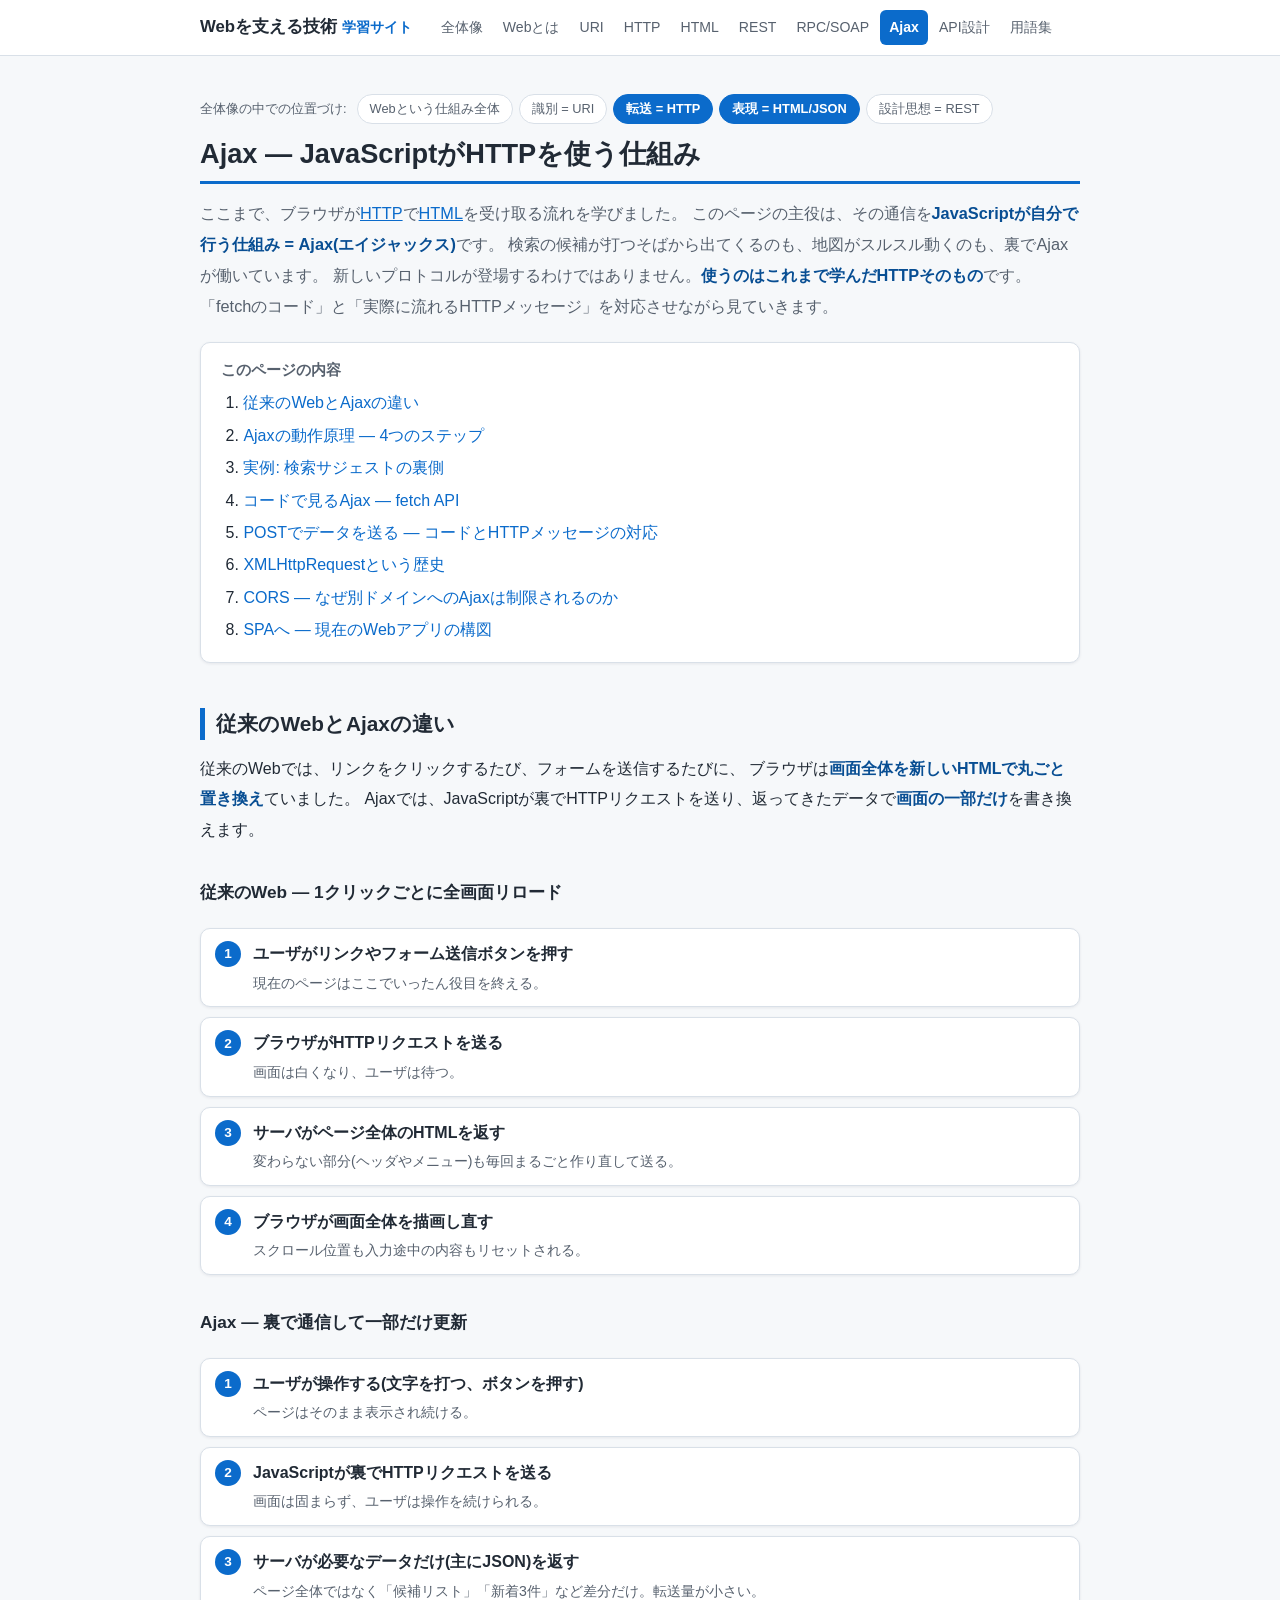
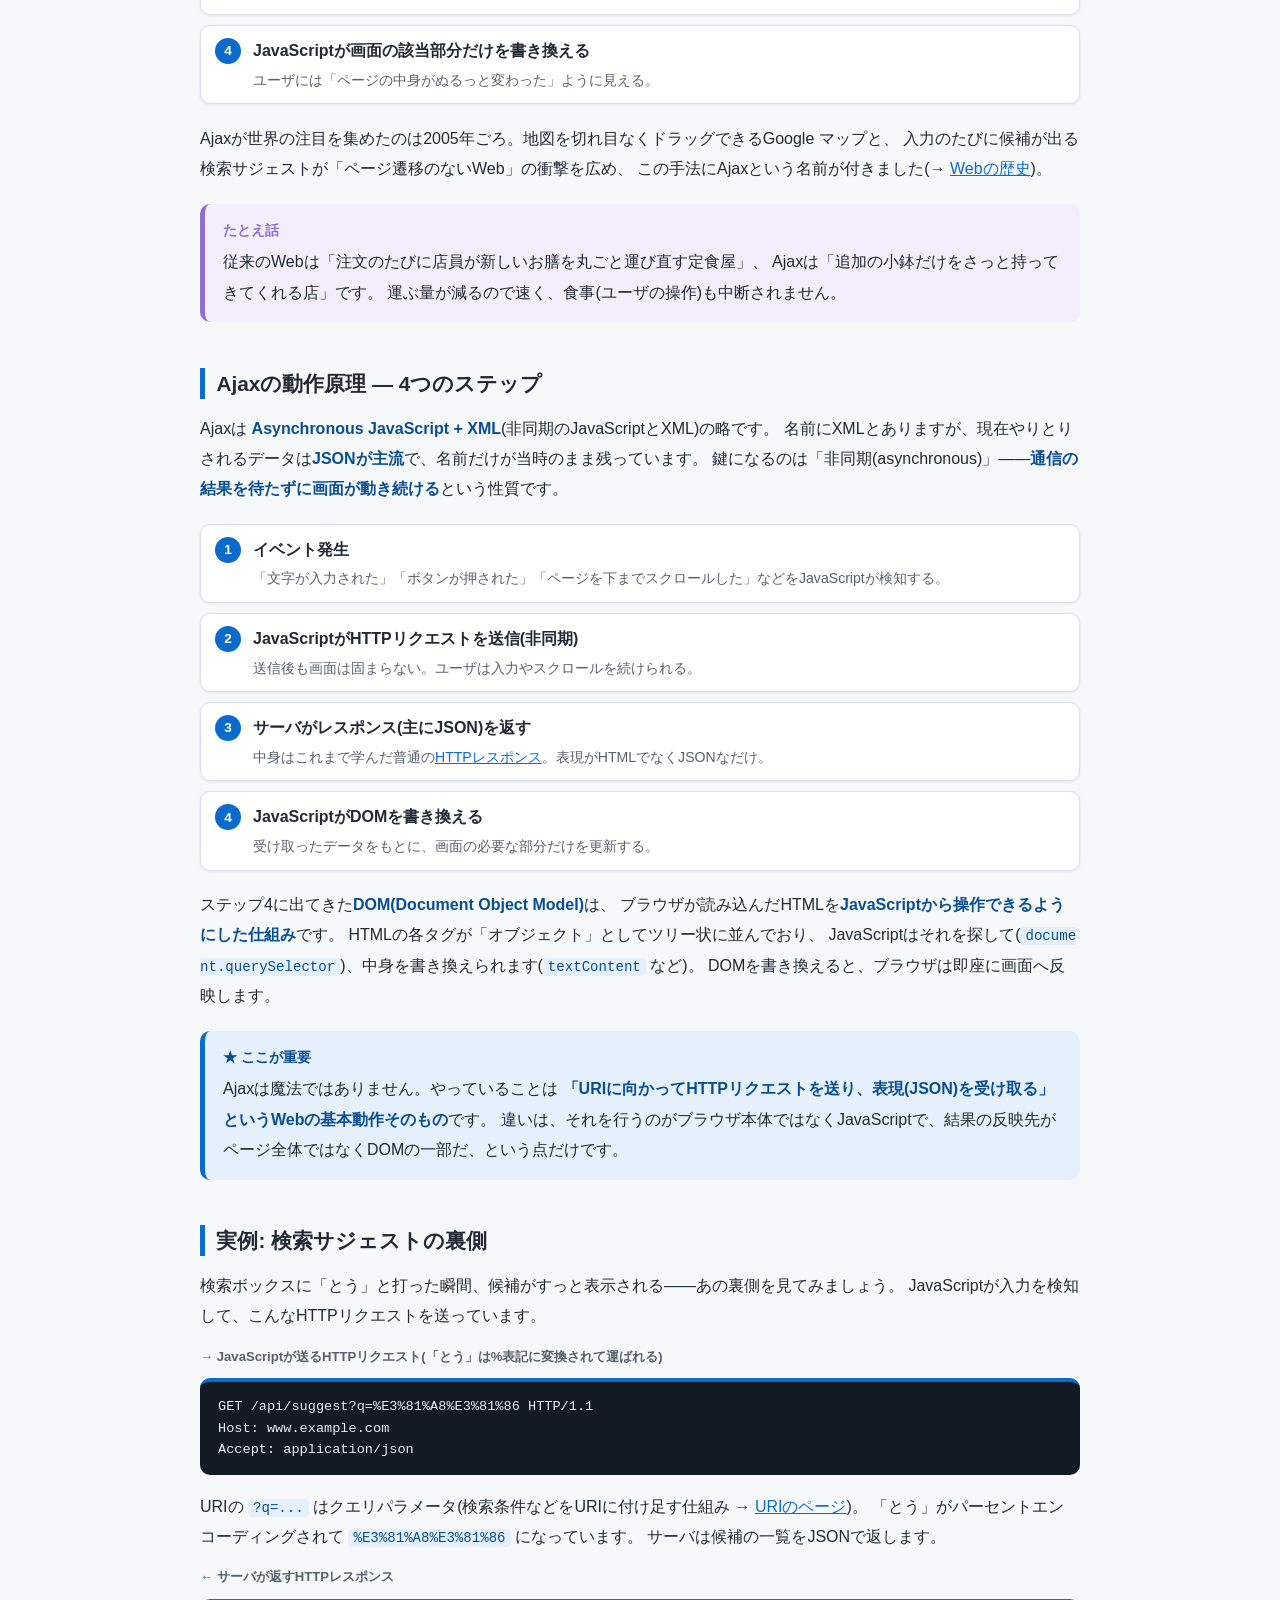
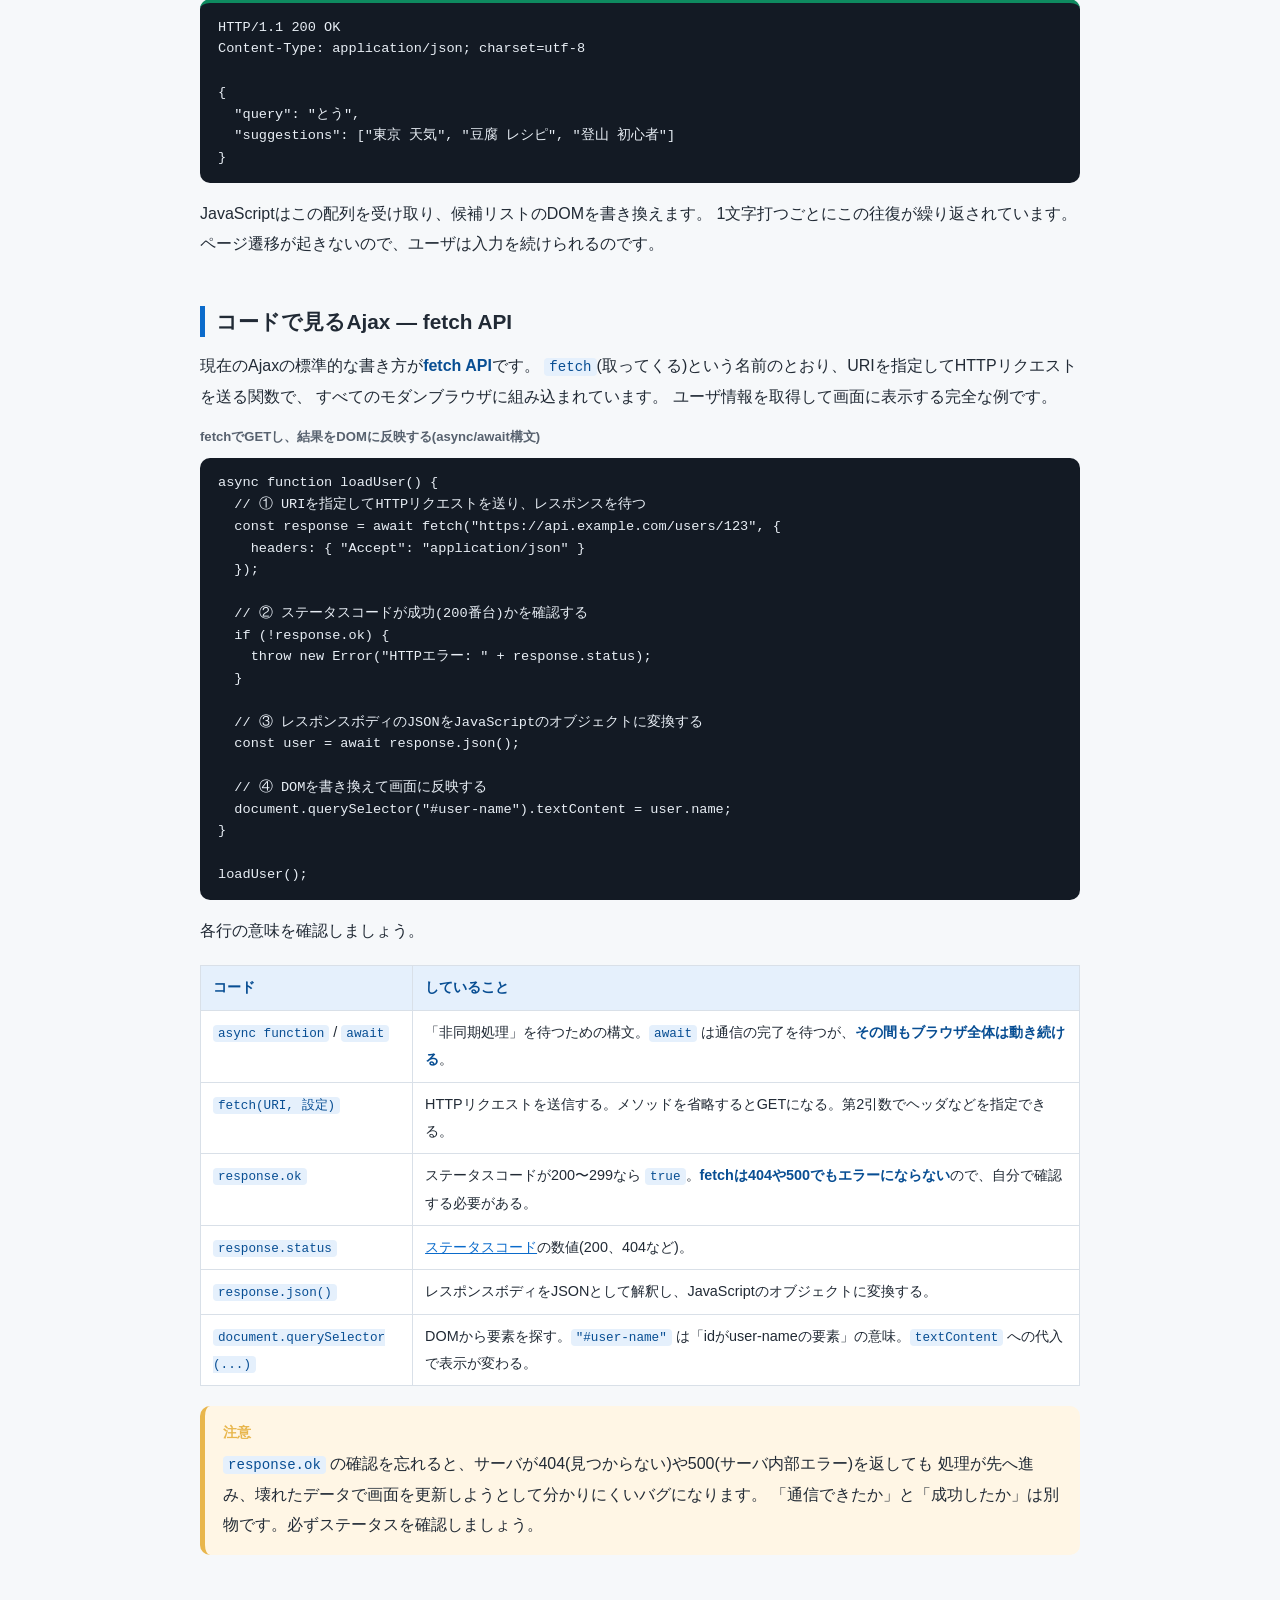
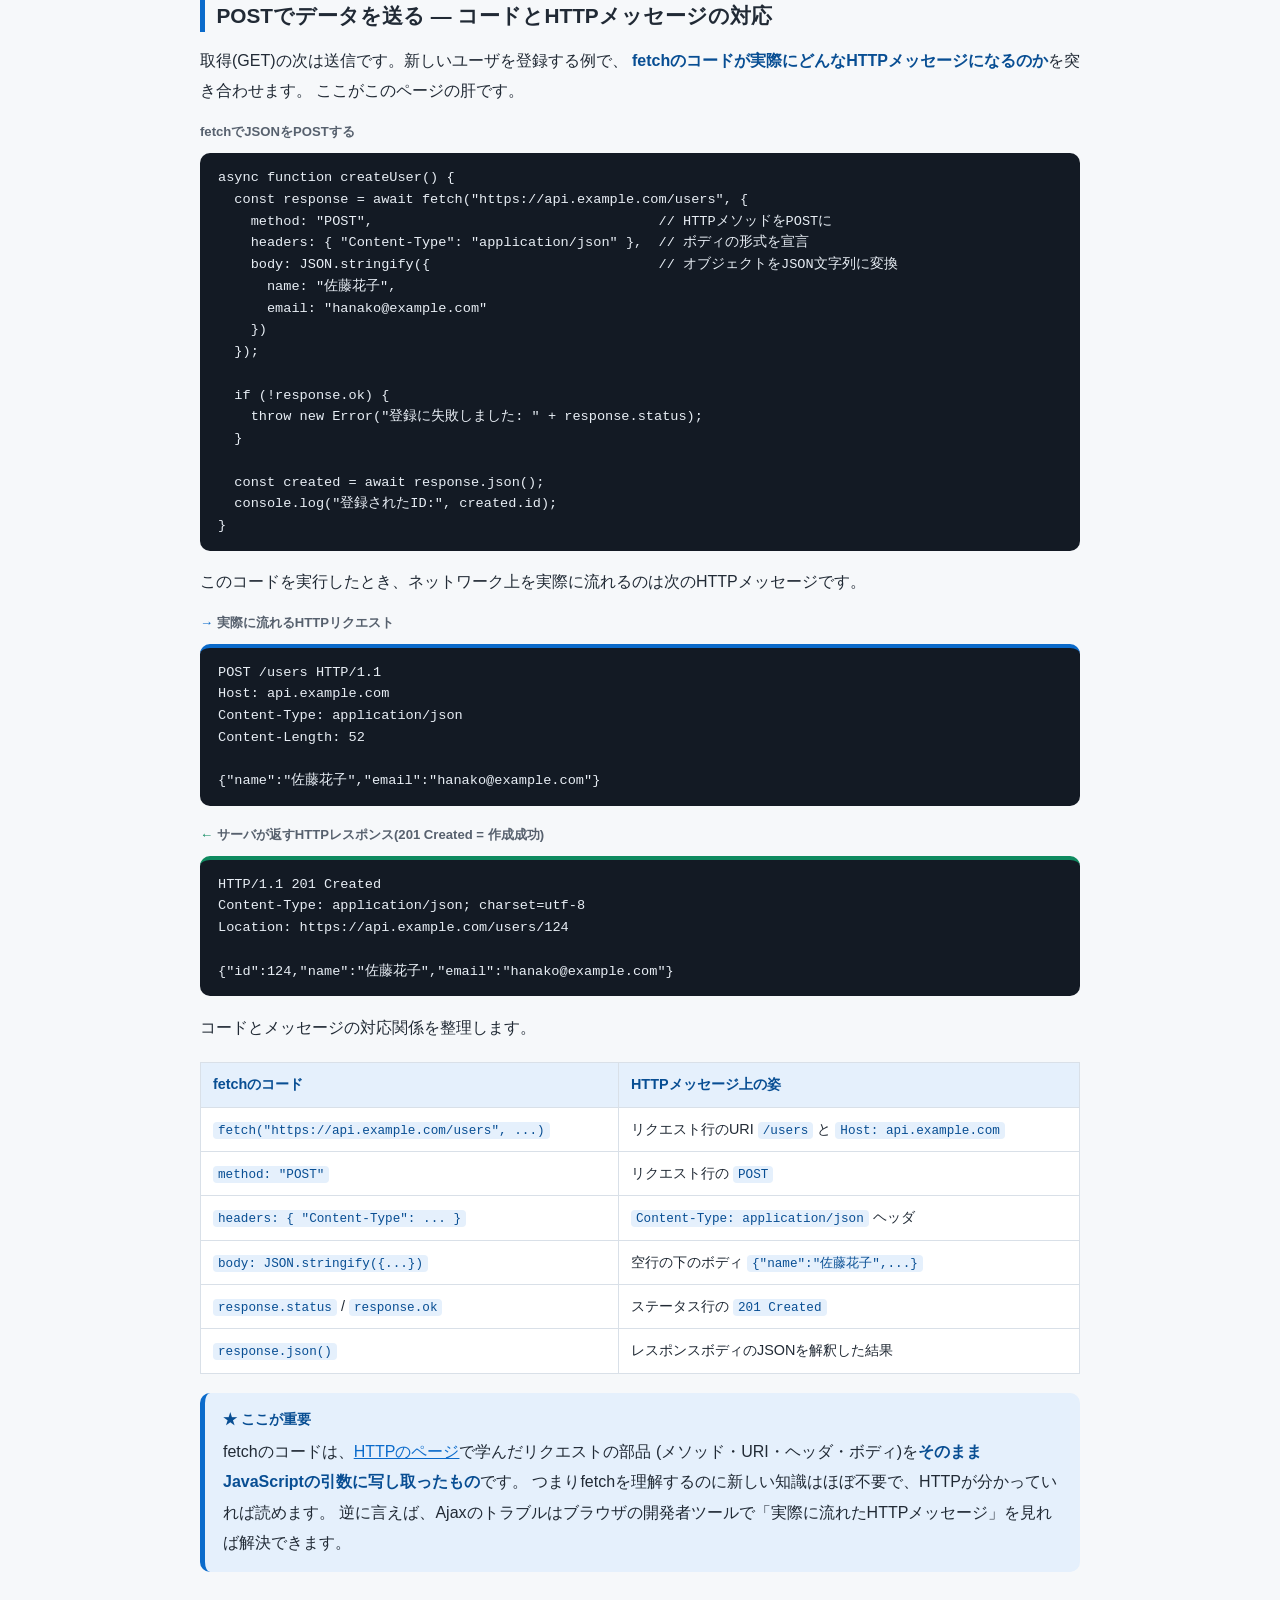
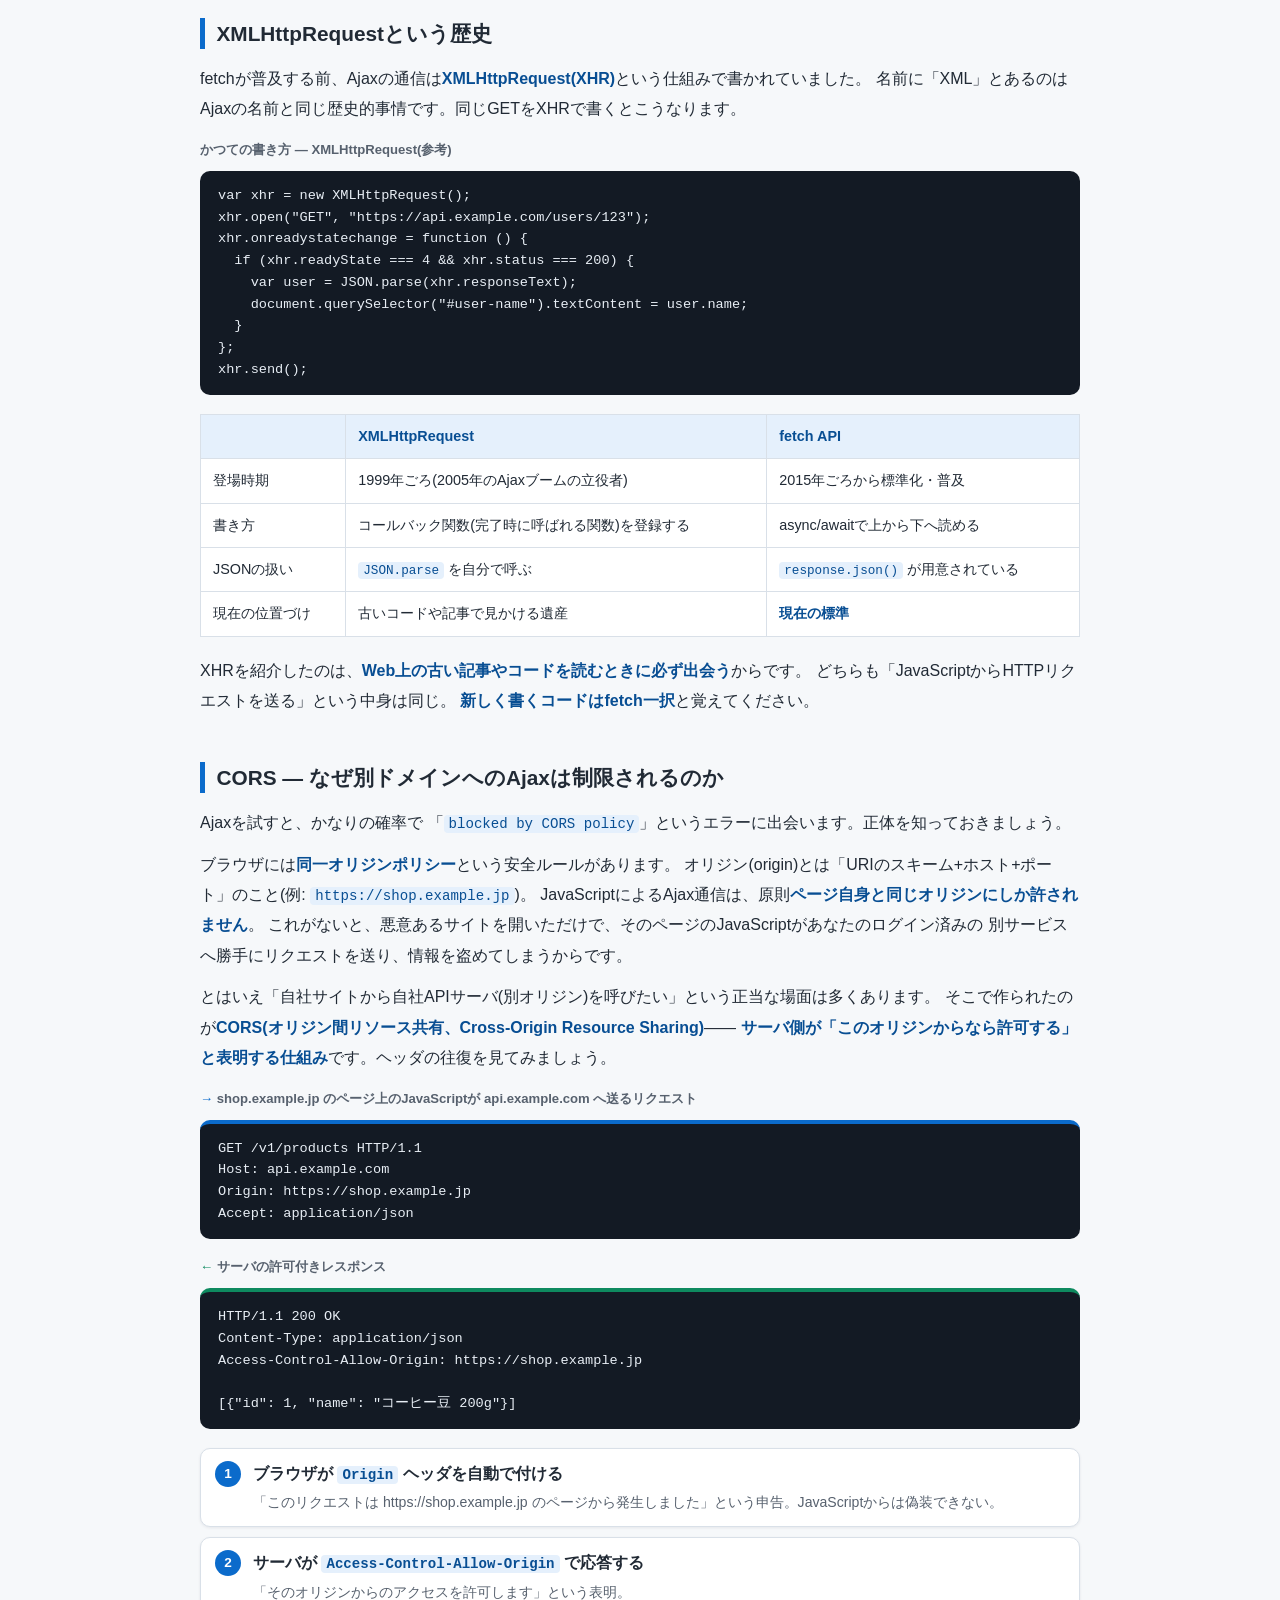
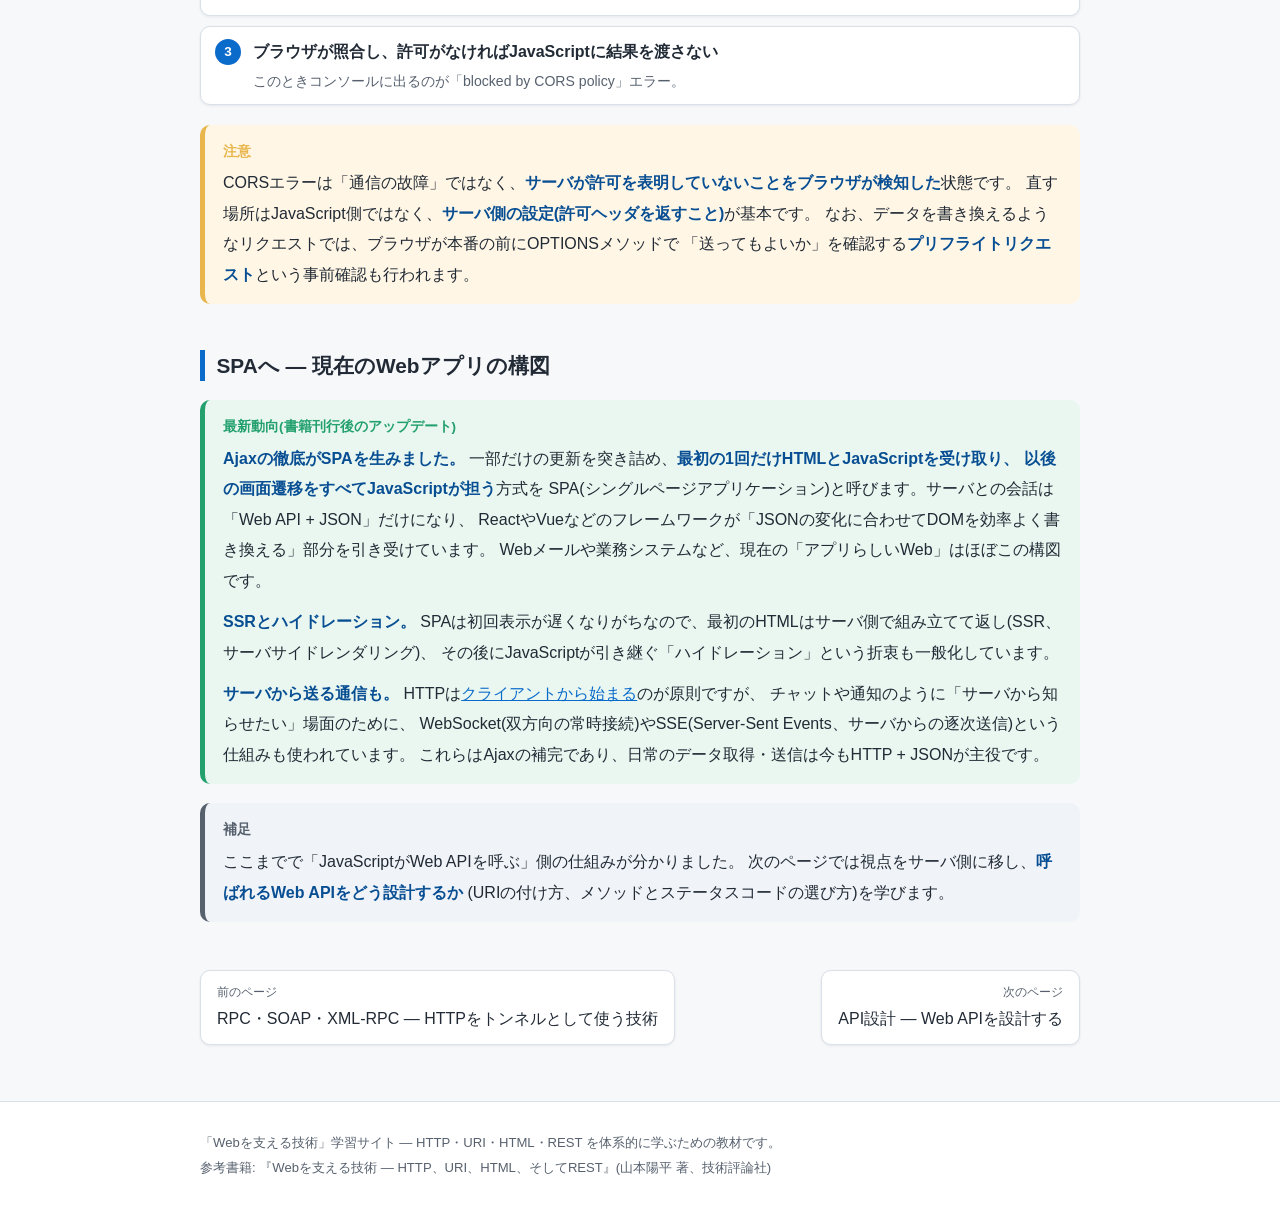
==== commit 4eaecaf2: "feat: add RPC/SOAP/XML-RPC page to web technology learning site Add a dedicated page explaining SOAP" ====
--- a/learning-site/ajax.html
+++ b/learning-site/ajax.html
@@ -18,6 +18,7 @@
       <a href="http.html">HTTP</a>
       <a href="html.html">HTML</a>
       <a href="rest.html">REST</a>
+      <a href="rpc.html">RPC/SOAP</a>
       <a href="ajax.html" aria-current="page">Ajax</a>
       <a href="api-design.html">API設計</a>
       <a href="glossary.html">用語集</a>
@@ -474,7 +475,7 @@
 </section>
 
 <nav class="page-nav">
-  <a class="prev" href="rest.html"><span class="nav-dir">前のページ</span>REST — Webの設計思想</a>
+  <a class="prev" href="rpc.html"><span class="nav-dir">前のページ</span>RPC・SOAP・XML-RPC — HTTPをトンネルとして使う技術</a>
   <a class="next" href="api-design.html"><span class="nav-dir">次のページ</span>API設計 — Web APIを設計する</a>
 </nav>
 
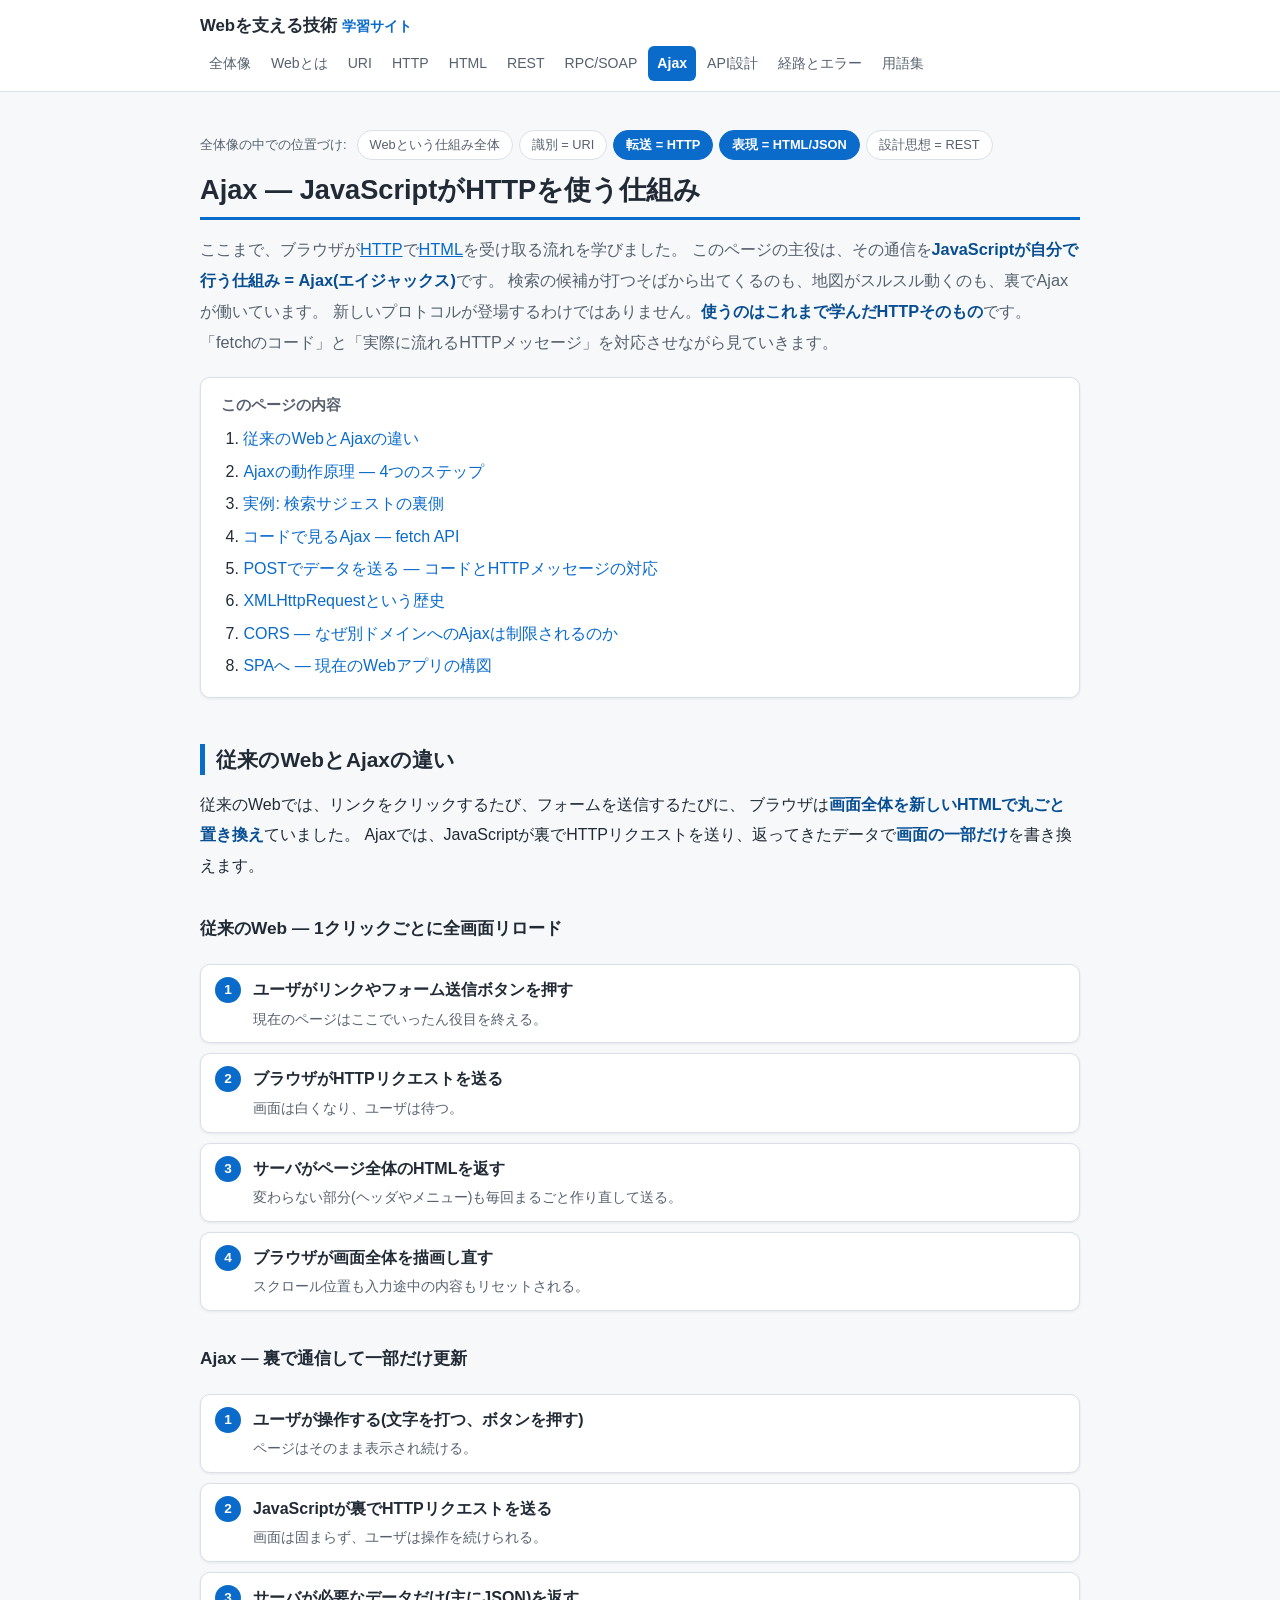
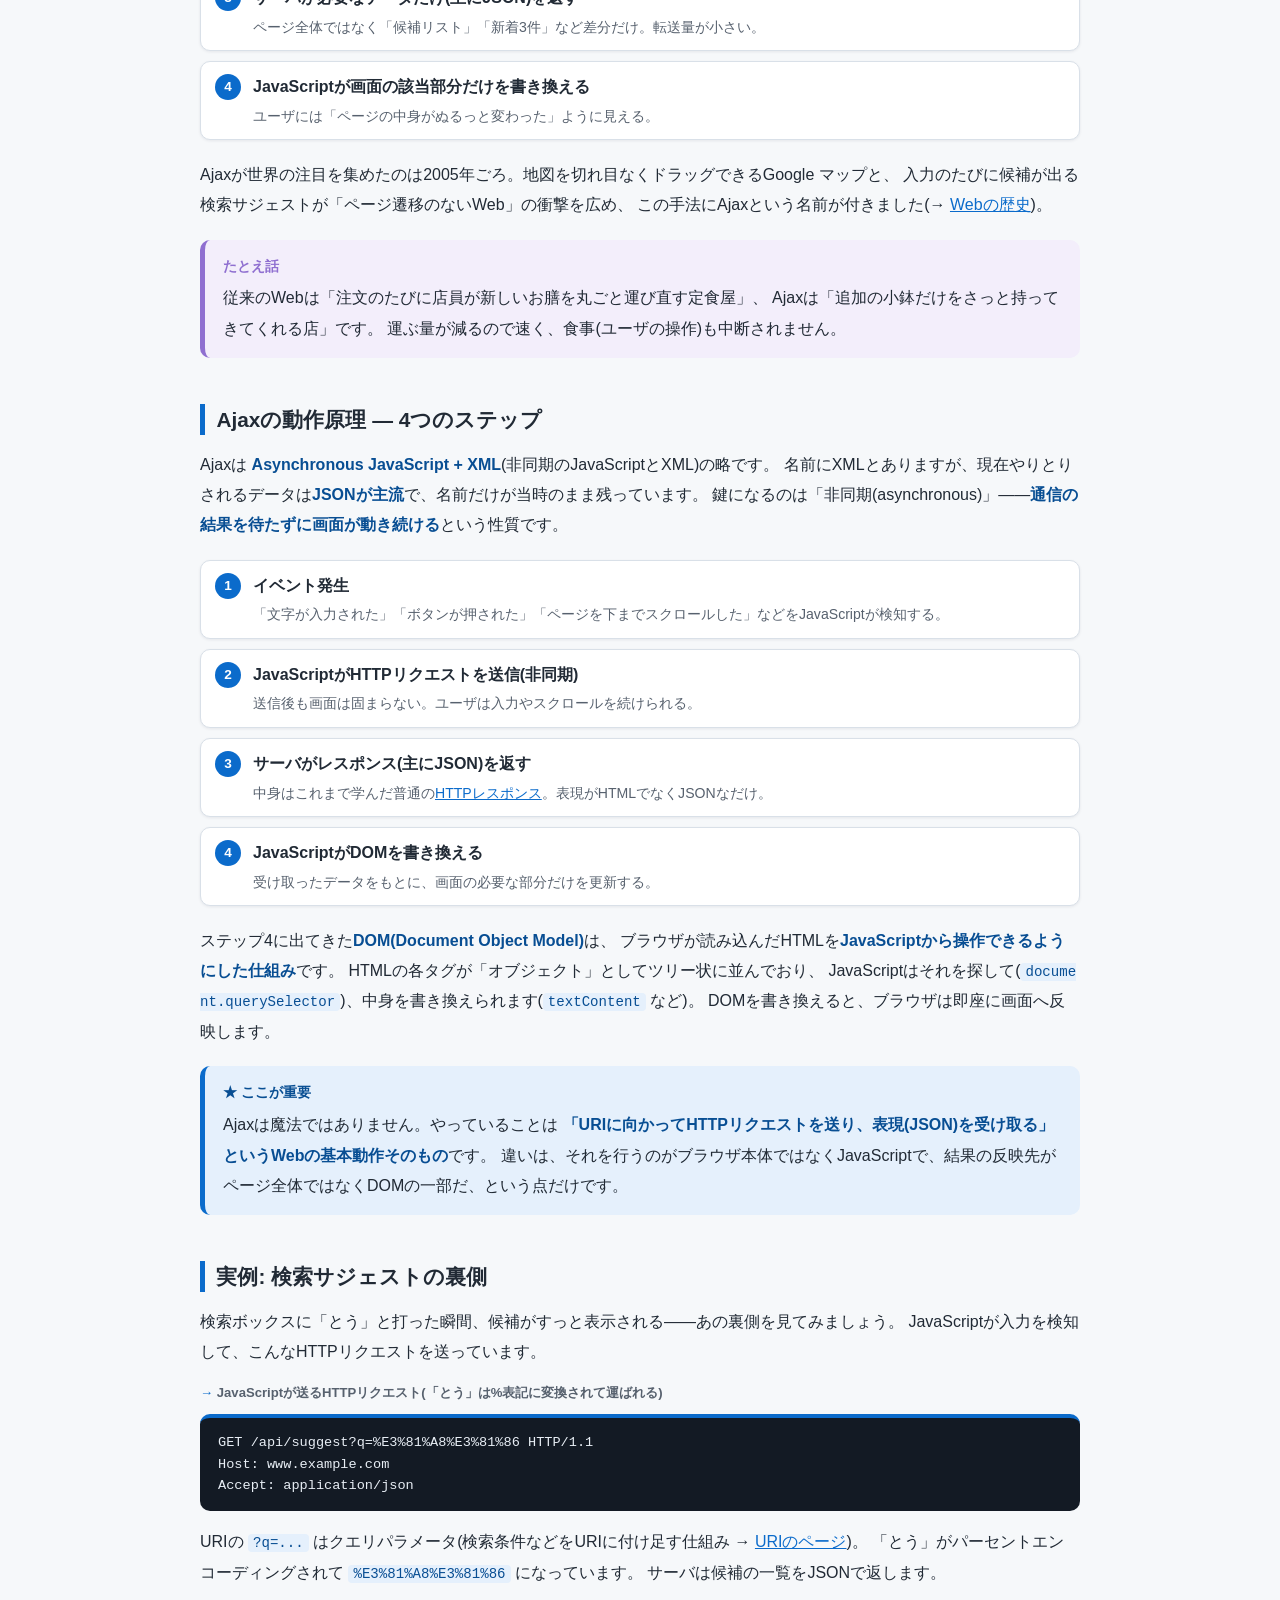
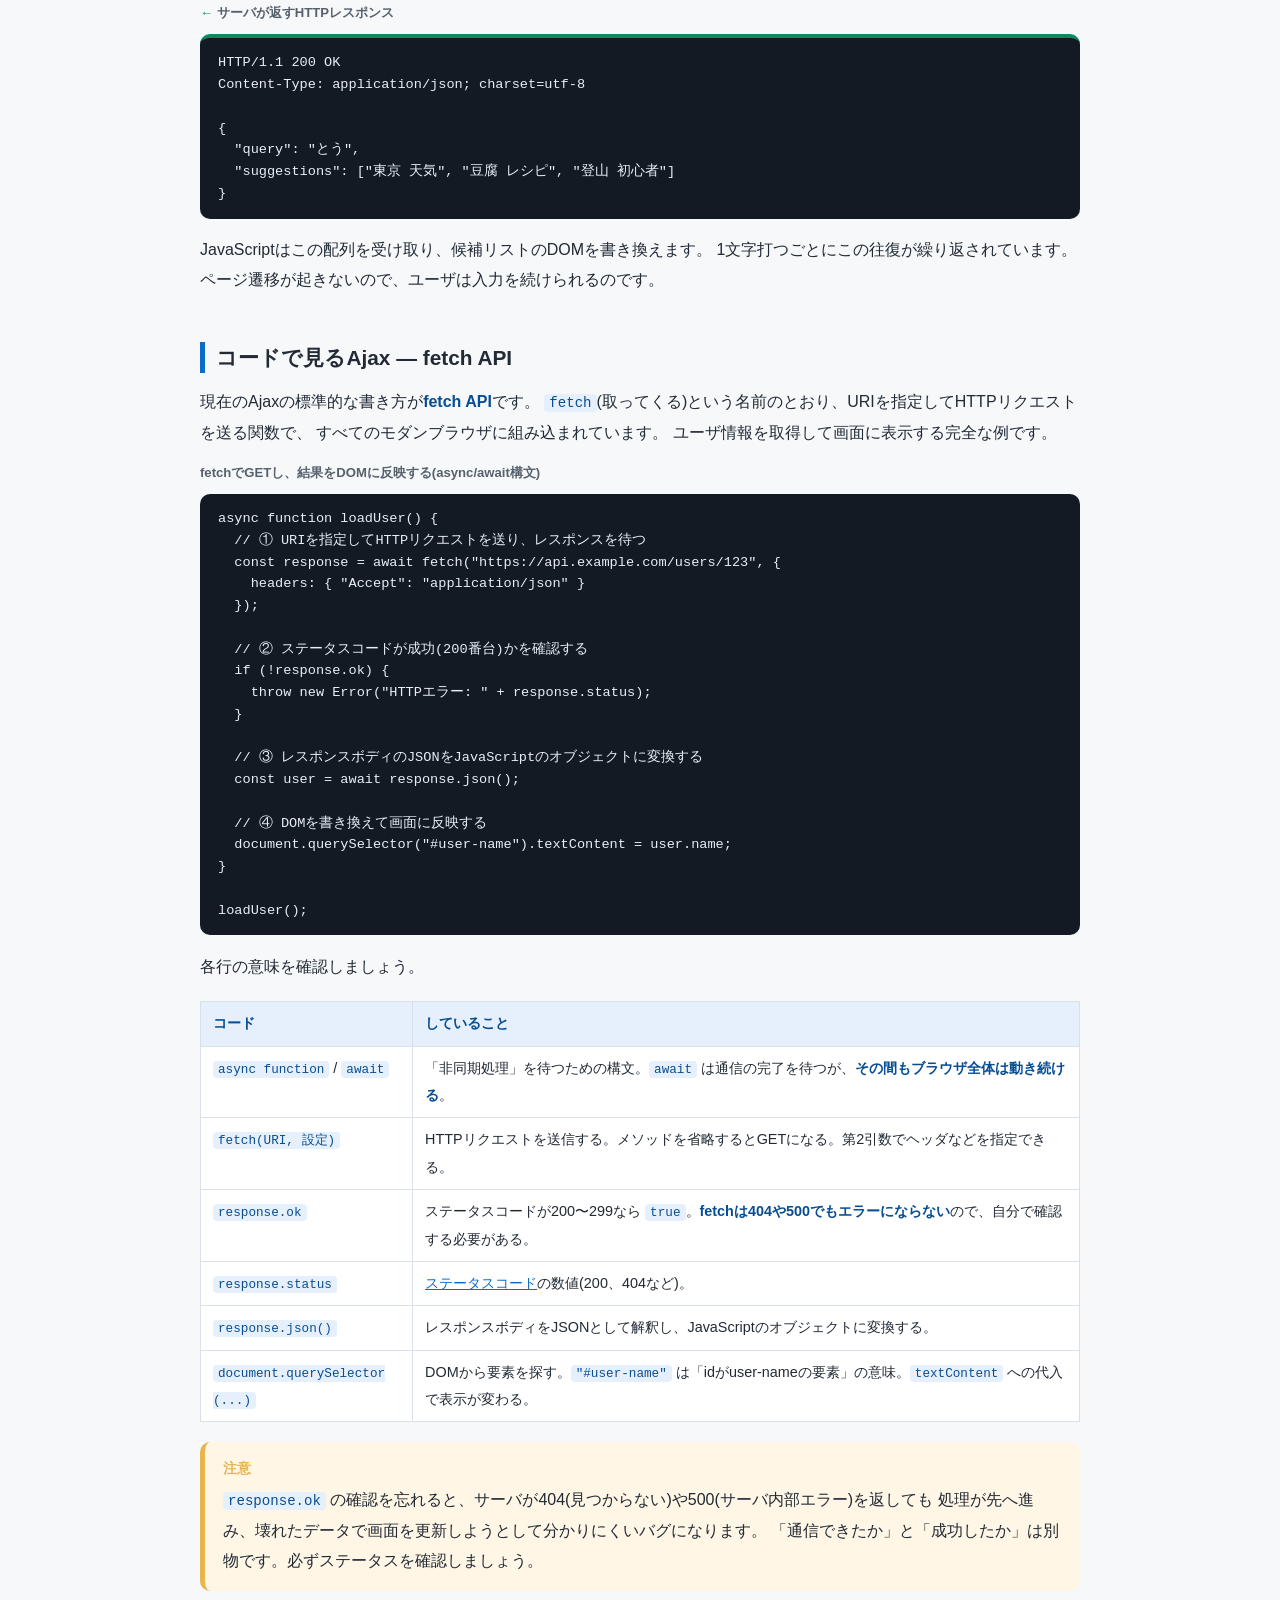
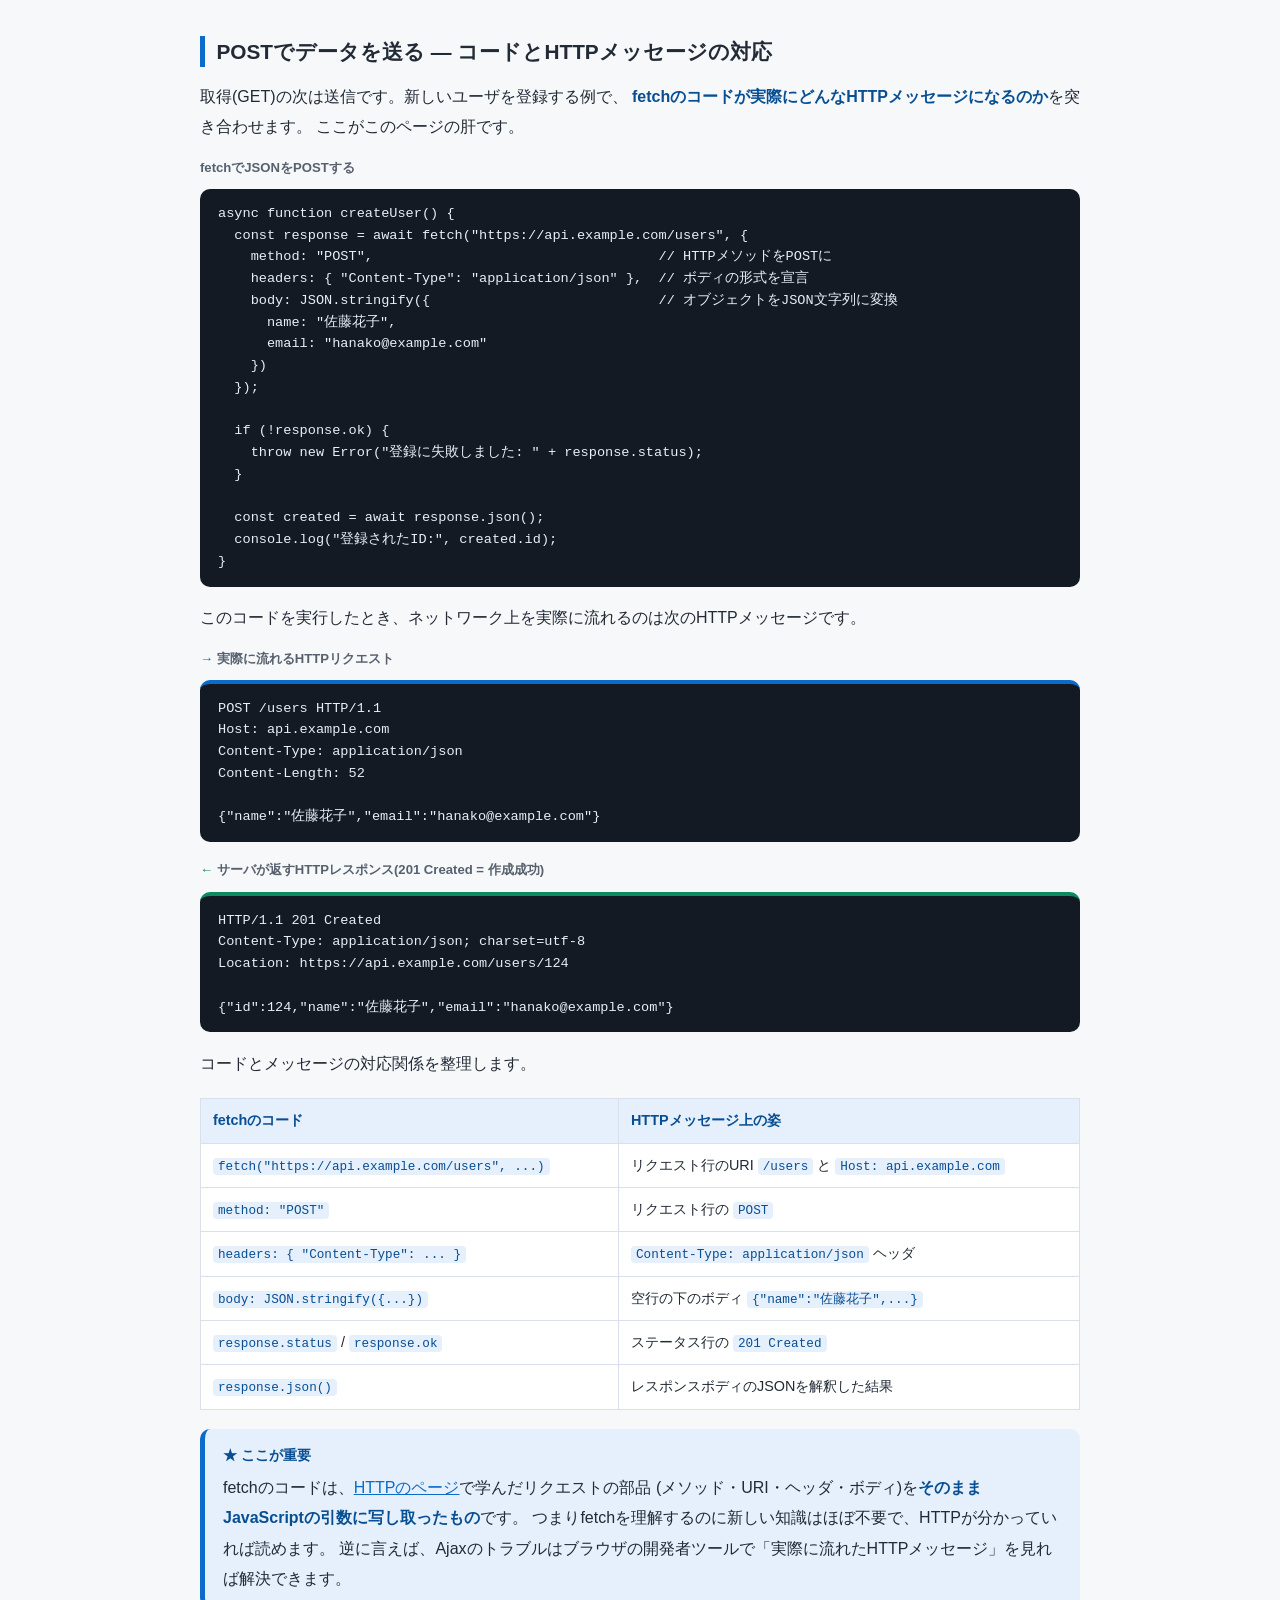
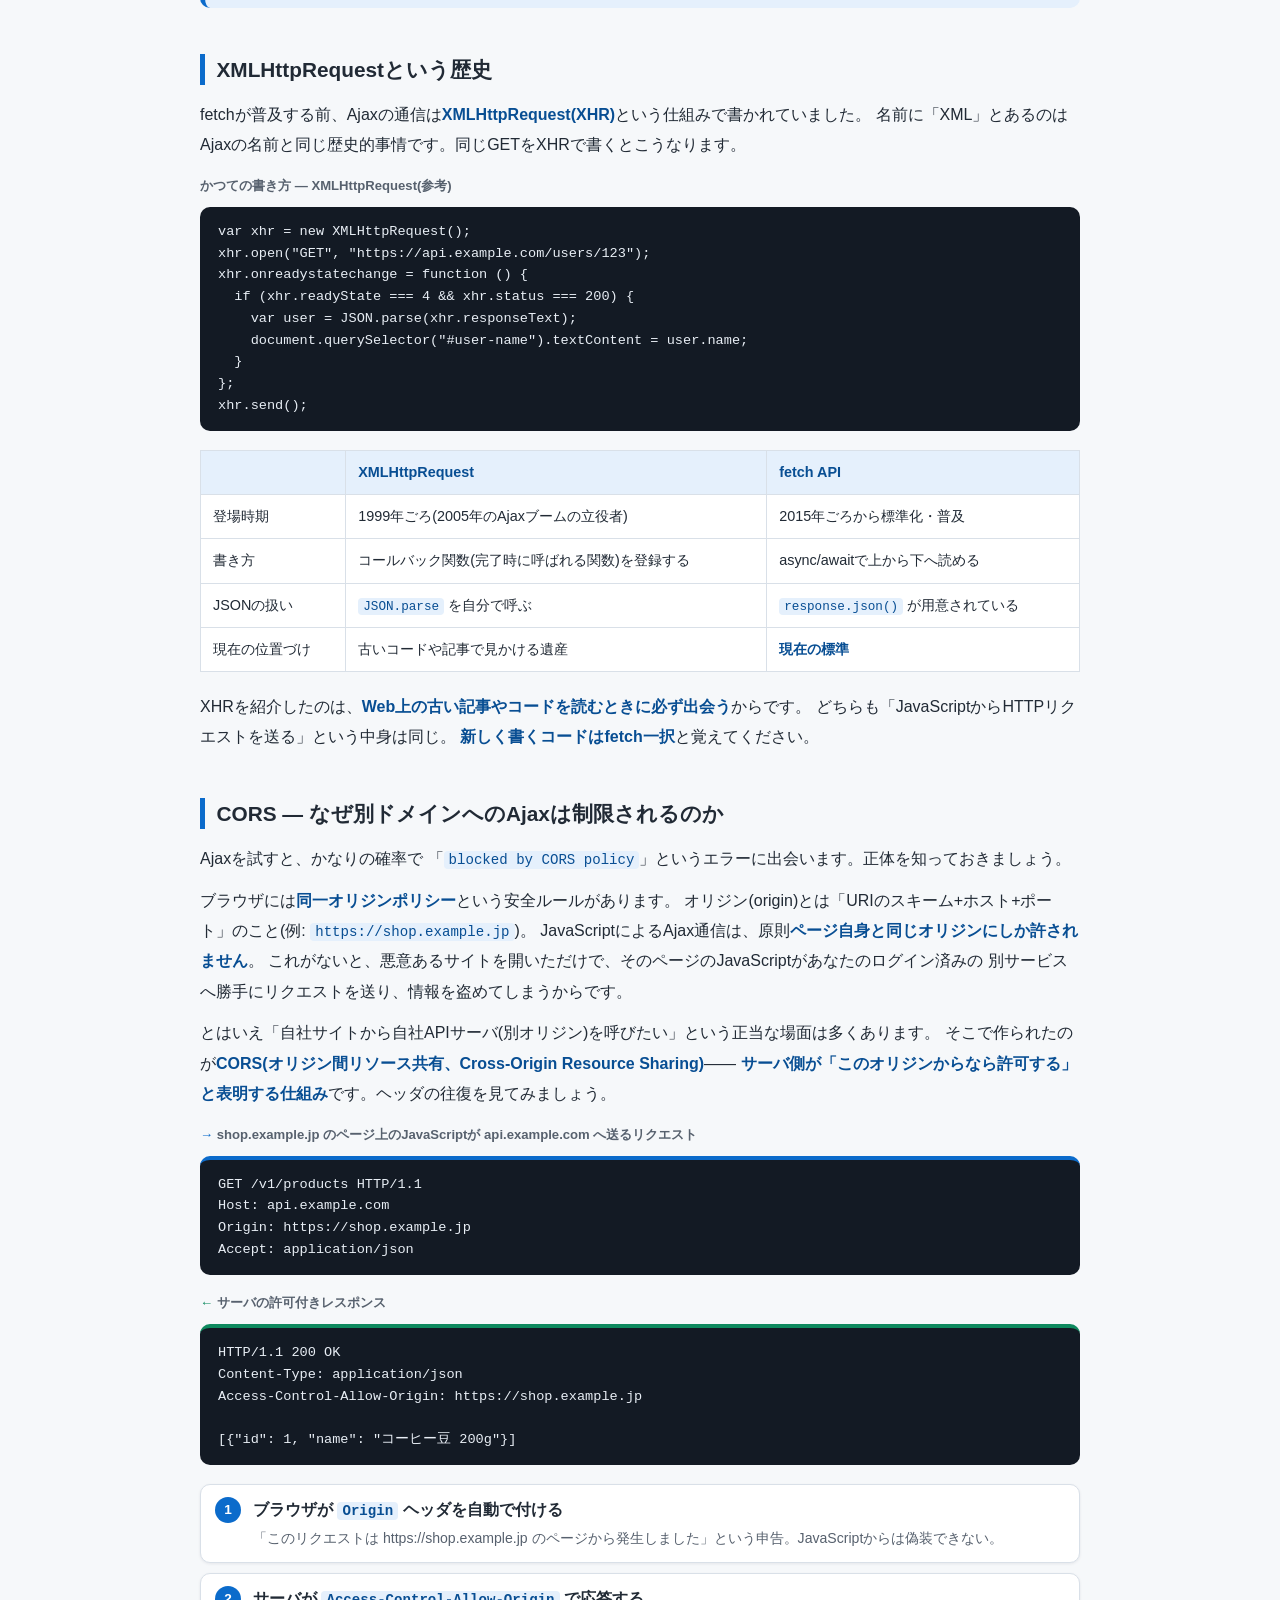
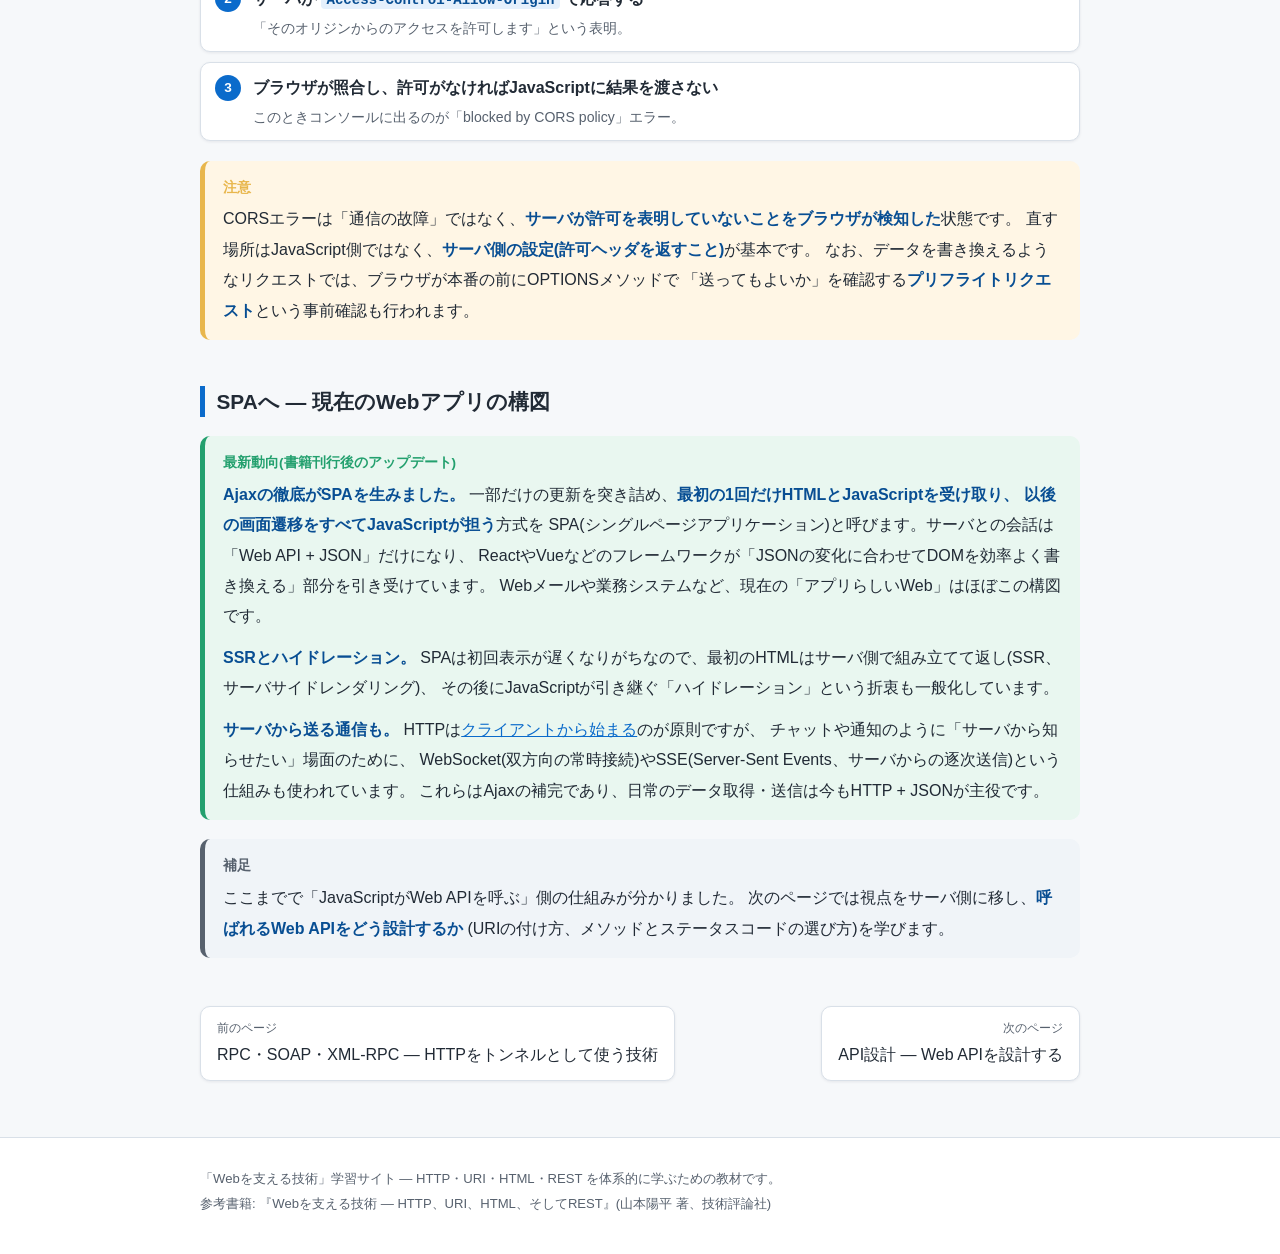
==== commit 2669953f: "docs: add network-path field-notes page on proxy/firewall HTTP errors Add learning-site/network-path" ====
--- a/learning-site/ajax.html
+++ b/learning-site/ajax.html
@@ -21,6 +21,7 @@
       <a href="rpc.html">RPC/SOAP</a>
       <a href="ajax.html" aria-current="page">Ajax</a>
       <a href="api-design.html">API設計</a>
+      <a href="network-path.html">経路とエラー</a>
       <a href="glossary.html">用語集</a>
     </nav>
   </div>
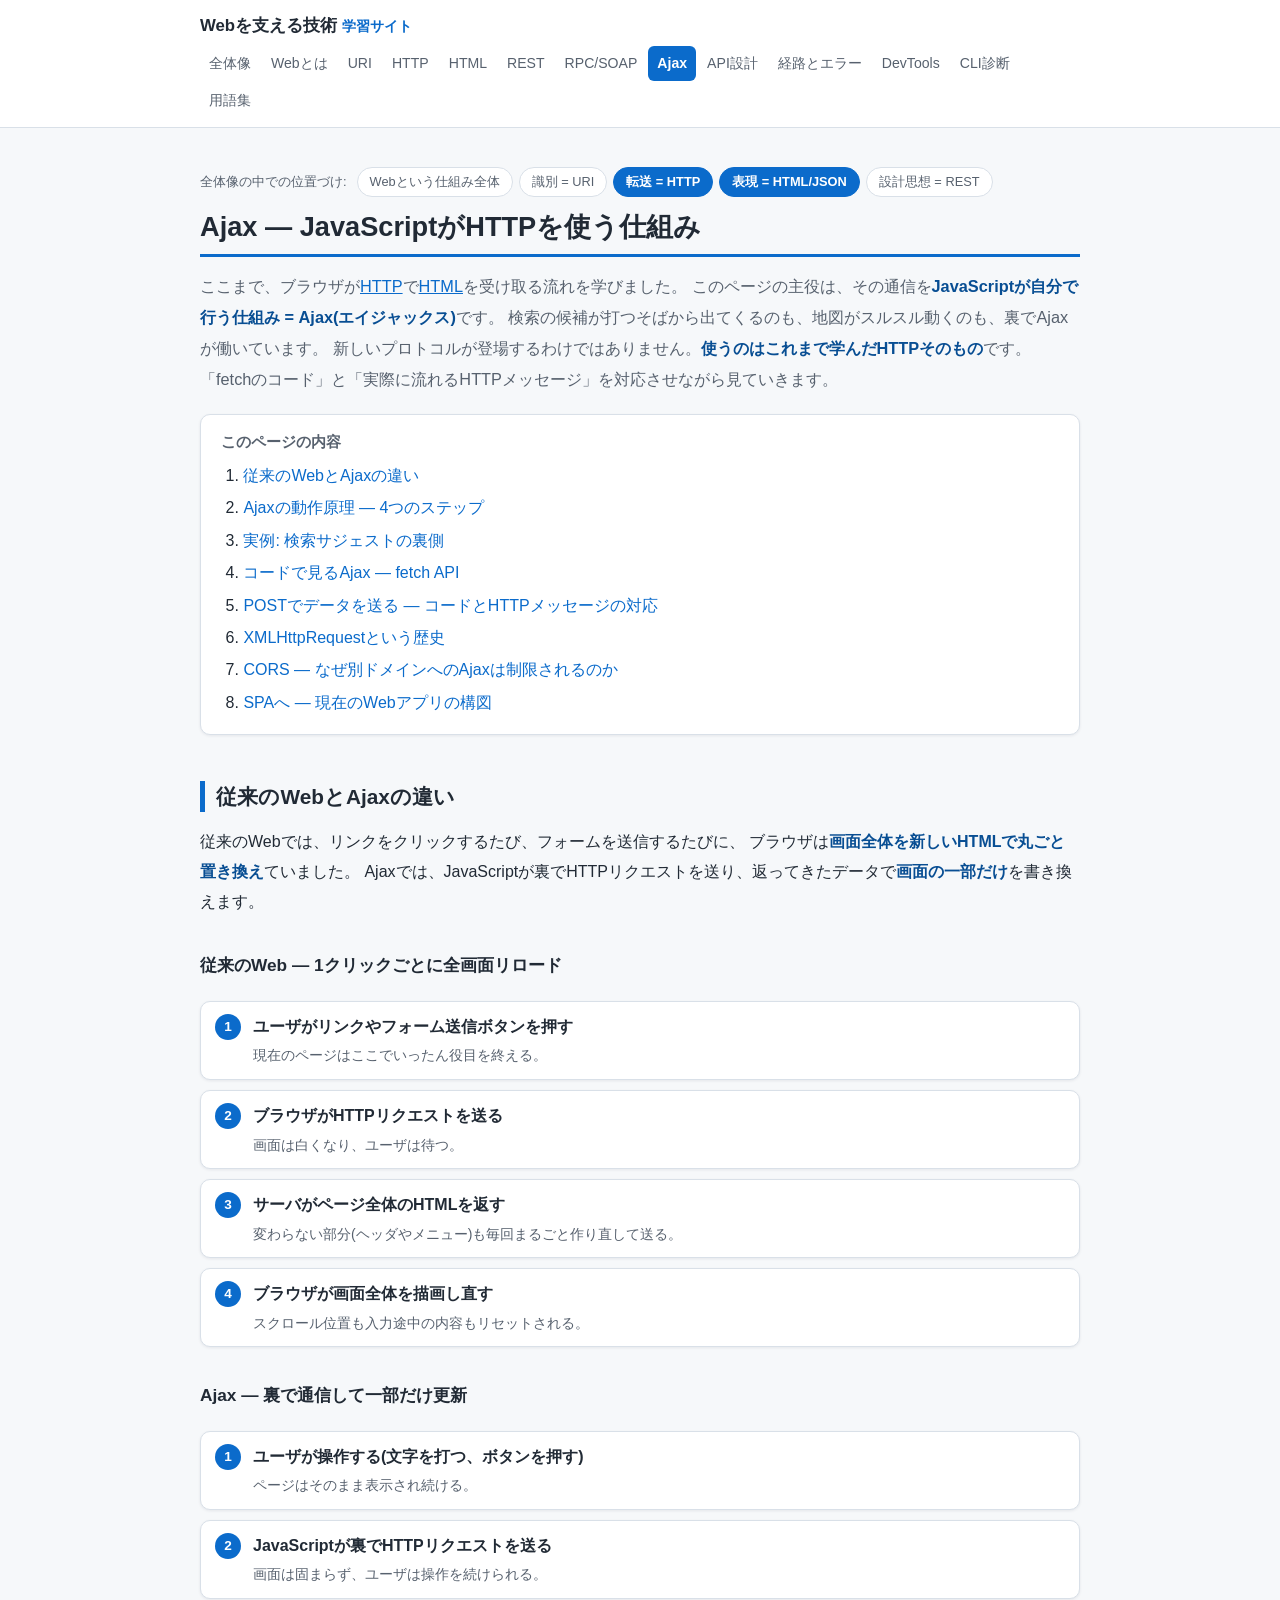
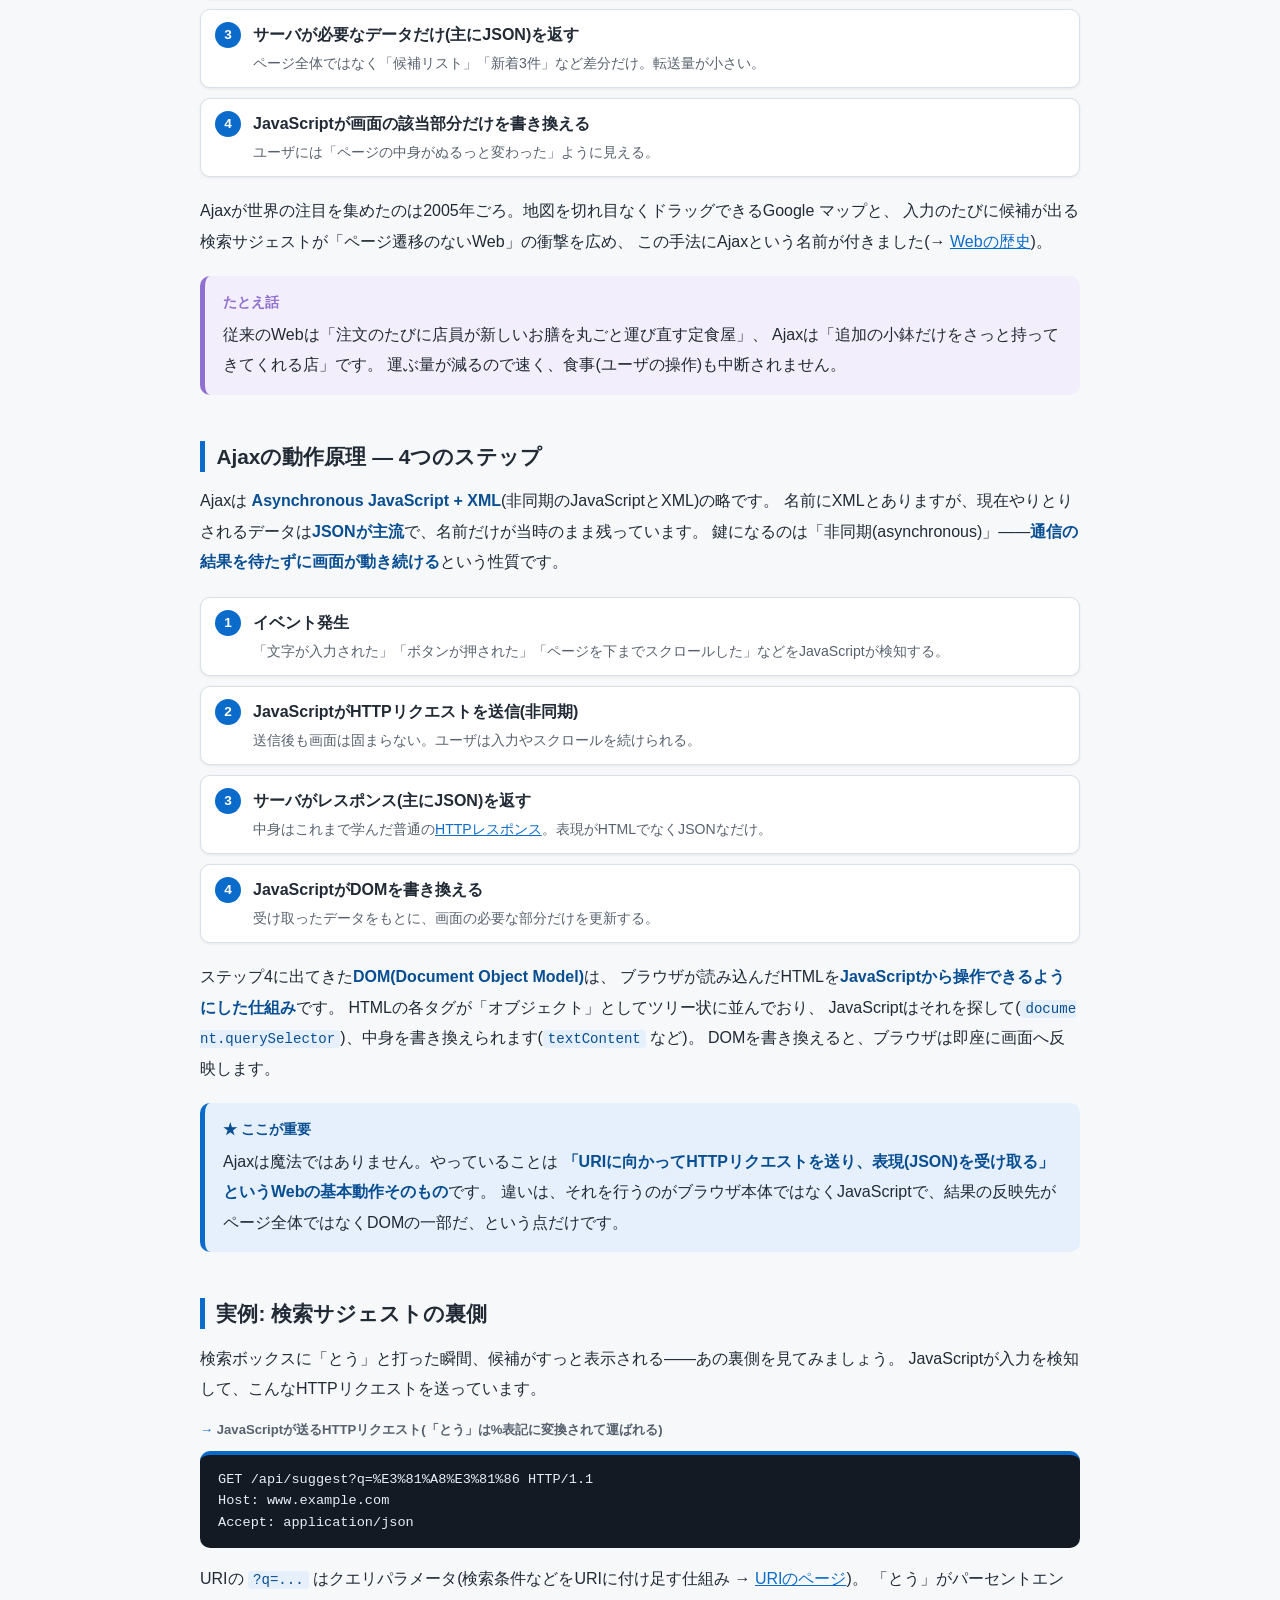
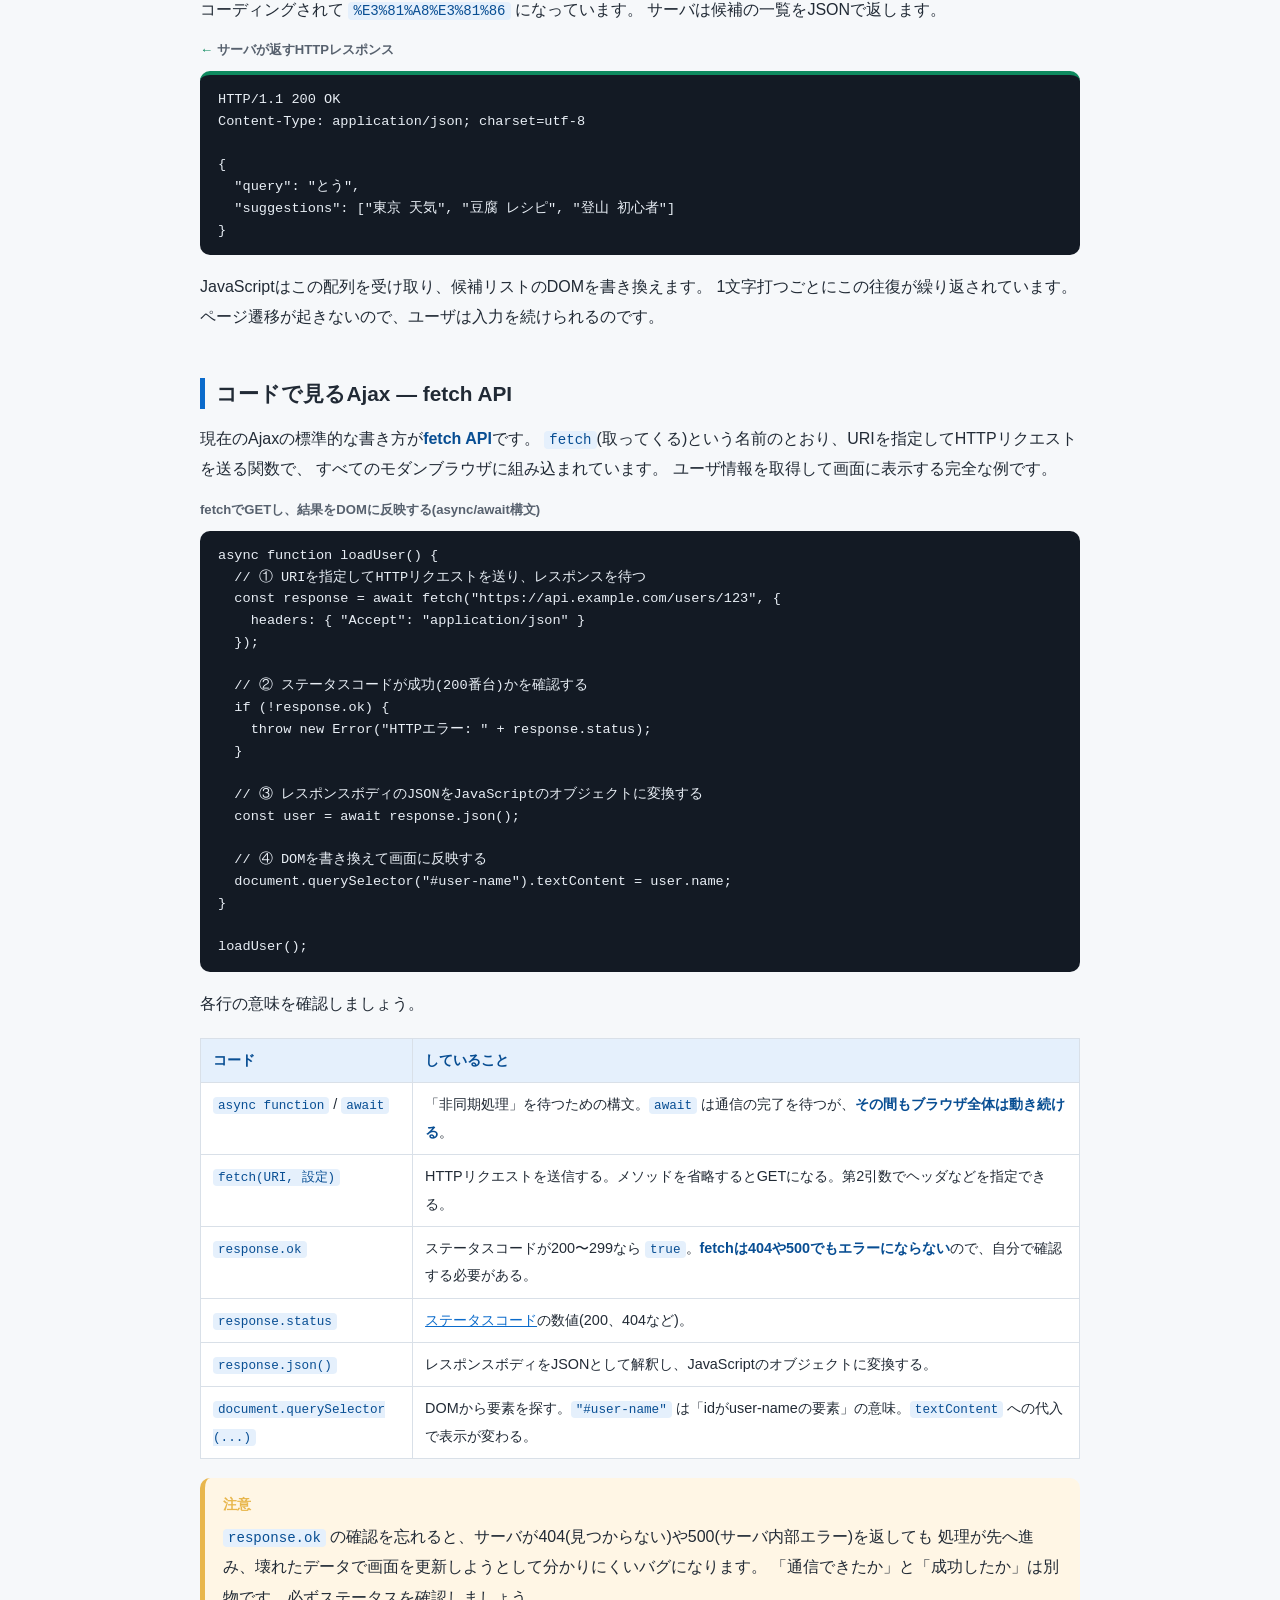
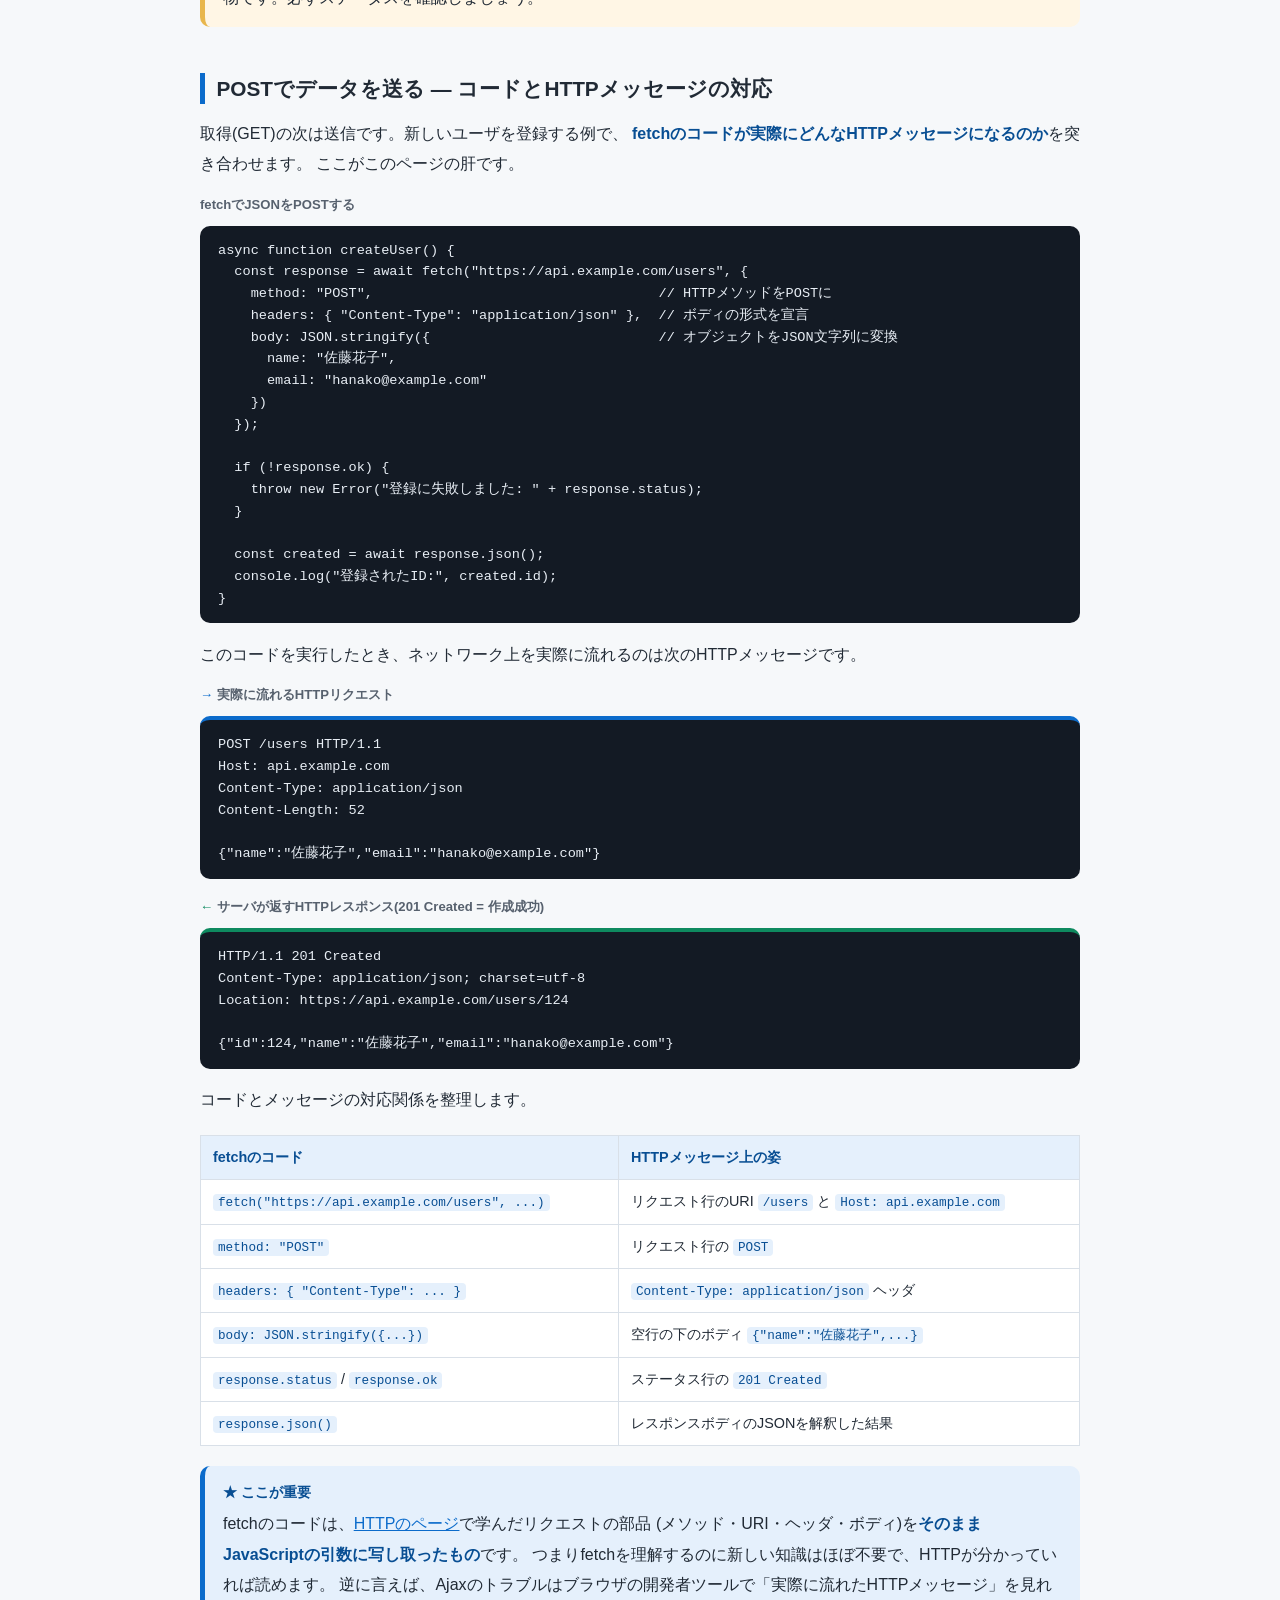
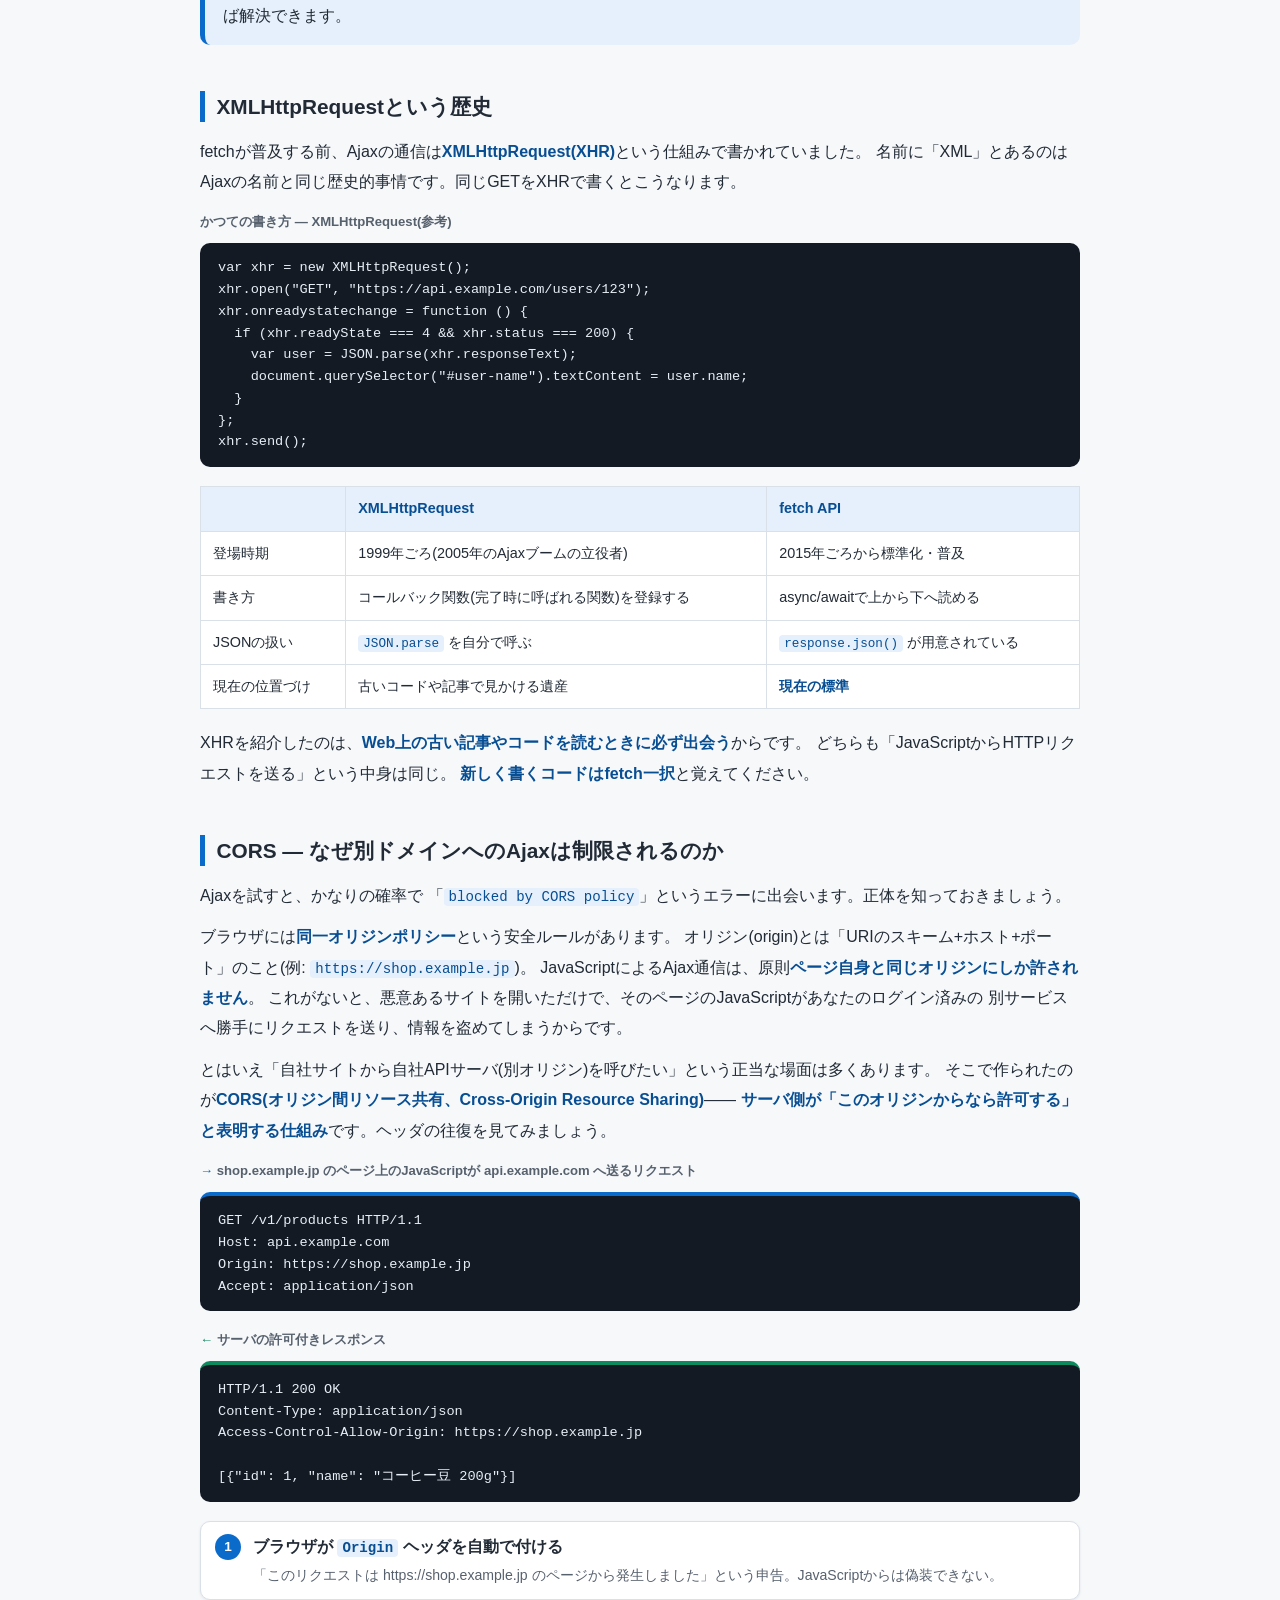
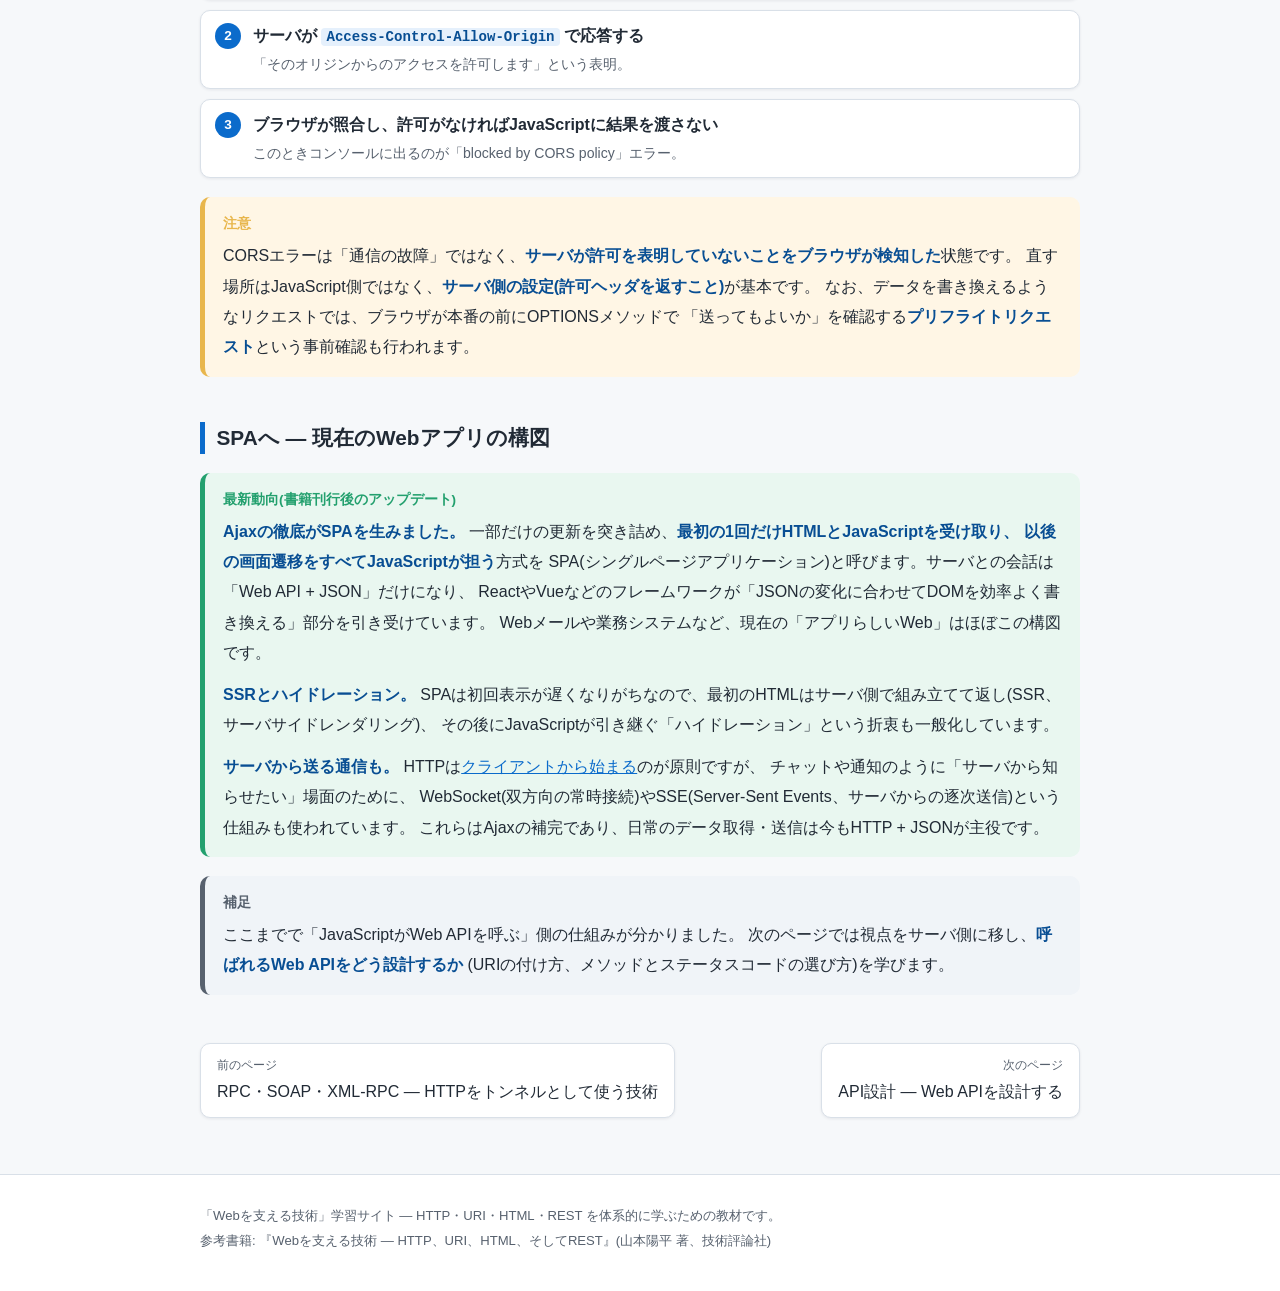
==== commit 8803fdca: "docs: add diagnostic-tools section (DevTools + Windows/Linux CLI) Add a two-page 診断ツール編 to the learn" ====
--- a/learning-site/ajax.html
+++ b/learning-site/ajax.html
@@ -22,6 +22,8 @@
       <a href="ajax.html" aria-current="page">Ajax</a>
       <a href="api-design.html">API設計</a>
       <a href="network-path.html">経路とエラー</a>
+      <a href="devtools.html">DevTools</a>
+      <a href="cli-tools.html">CLI診断</a>
       <a href="glossary.html">用語集</a>
     </nav>
   </div>
